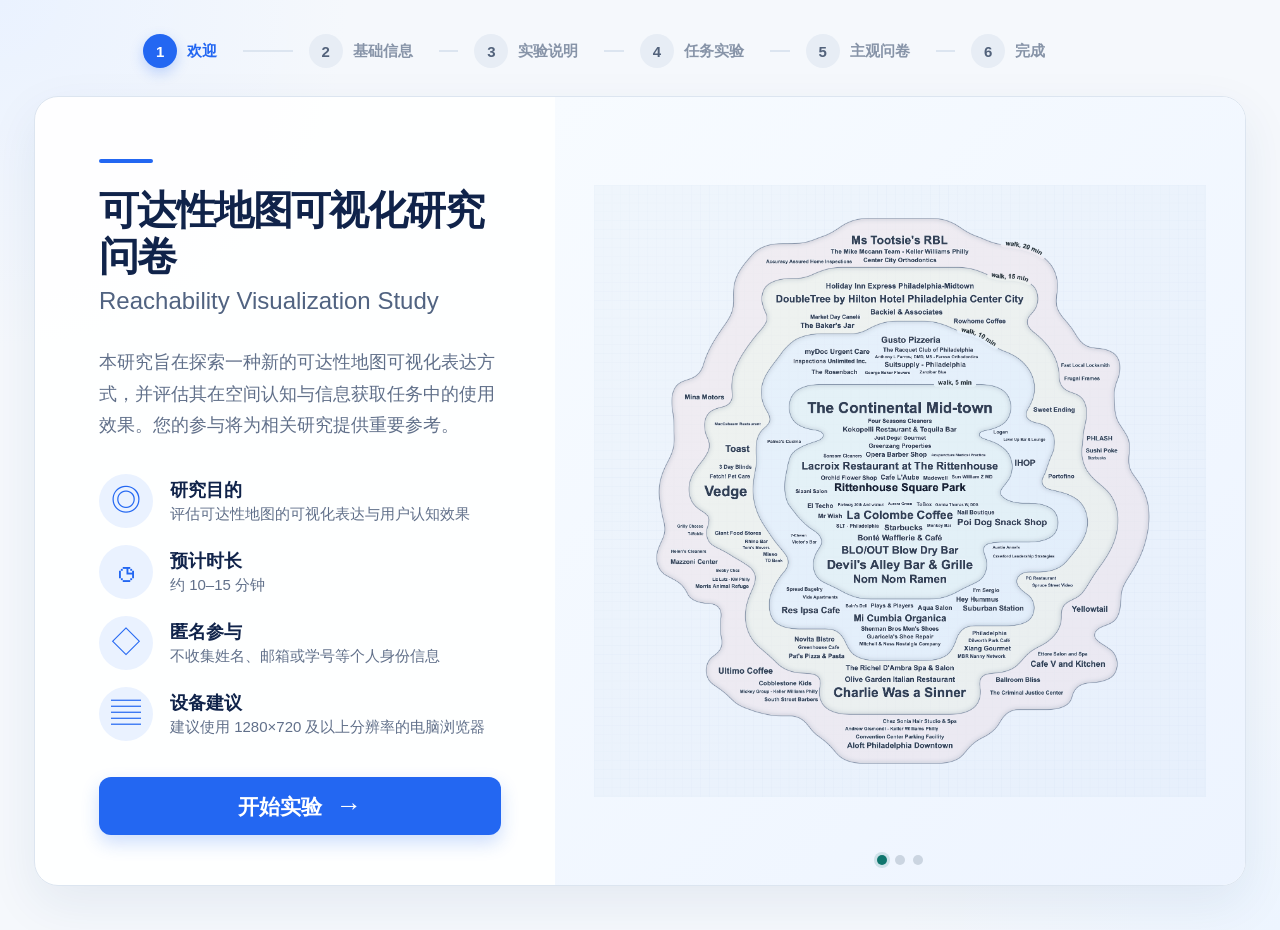
==== experiment.html @ 61e10e85 "release: freeze questionnaire v1.0.0" ====
<!doctype html>
<html lang="zh-CN">
  <head>
    <meta charset="utf-8" />
    <meta name="viewport" content="width=device-width, initial-scale=1" />
  <link rel="icon" href="data:," />
    <title>可达性地图可视化研究问卷</title>
  <link rel="stylesheet" href="assets/experiment.css" />
  <link rel="stylesheet" href="assets/questionnaire-step13.css?v=questionnaire-v1.0.0" />
    <link rel="stylesheet" href="assets/background.css" />
    <link rel="stylesheet" href="assets/tutorial.css" />
    <link rel="stylesheet" href="assets/task-t1.css" />
    <link rel="stylesheet" href="assets/task-t1-direct.css" />
    <link rel="stylesheet" href="assets/task-ui-consistency.css" />
    <link rel="stylesheet" href="assets/previs.css" />
    <link rel="stylesheet" href="assets/questionnaire-acceptance.css" />
    <link rel="stylesheet" href="assets/questionnaire-step13c.css?v=questionnaire-v1.0.0" />
    <link rel="stylesheet" href="assets/questionnaire-step13c7.css?v=questionnaire-v1.0.0" />
  </head>
  <body>
    <main class="experiment-shell" id="app">
      <nav class="experiment-progress" aria-label="实验进度"><ol>
        <li class="active" aria-current="step"><span>1</span><b>欢迎</b></li><li><span>2</span><b>基础信息</b></li><li><span>3</span><b>实验说明</b></li><li><span>4</span><b>任务实验</b></li><li><span>5</span><b>主观问卷</b></li><li><span>6</span><b>完成</b></li>
      </ol></nav>
      <section id="welcome" class="welcome-card" aria-labelledby="welcome-title">
        <div class="welcome-copy"><div class="eyebrow" aria-hidden="true"></div><header><h1 id="welcome-title">可达性地图可视化研究问卷</h1><p class="subtitle">Reachability Visualization Study</p><p class="intro">本研究旨在探索一种新的可达性地图可视化表达方式，并评估其在空间认知与信息获取任务中的使用效果。您的参与将为相关研究提供重要参考。</p></header>
          <div class="welcome-features">
            <article><span class="feature-icon" aria-hidden="true">◎</span><div><h2>研究目的</h2><p>评估可达性地图的可视化表达与用户认知效果</p></div></article>
            <article><span class="feature-icon" aria-hidden="true">◷</span><div><h2>预计时长</h2><p>约 10–15 分钟</p></div></article>
            <article><span class="feature-icon" aria-hidden="true">◇</span><div><h2>匿名参与</h2><p>不收集姓名、邮箱或学号等个人身份信息</p></div></article>
            <article><span class="feature-icon" aria-hidden="true">▤</span><div><h2>设备建议</h2><p>建议使用 1280×720 及以上分辨率的电脑浏览器</p></div></article>
          </div>
          <button class="primary-action" data-next="background" type="button">开始实验 <span aria-hidden="true">→</span></button>
        </div>
        <figure class="welcome-preview welcome-carousel" aria-label="可达性地图示意轮播">
          <img id="welcome-carousel-image" src="assets/welcome/v2/welcome-01-mono.png?v=rittenhouse-formal-v1" alt="Rittenhouse Square Park 单色标签云" />
          <div class="welcome-carousel-dots" role="tablist" aria-label="示意图切换">
            <button type="button" class="is-active" data-welcome-slide="0" aria-label="单色示意图"></button>
            <button type="button" data-welcome-slide="1" aria-label="分级设色示意图"></button>
            <button type="button" data-welcome-slide="2" aria-label="按类型设色示意图"></button>
          </div>
          <figcaption class="sr-only">非正式示意图，仅用于介绍可达性地图视觉形式，不属于正式实验刺激。</figcaption>
        </figure>
      </section>
      <section id="background" class="background-page hidden" aria-labelledby="background-title">
        <header class="compact-header"><button class="back-icon" data-next="welcome" type="button" aria-label="返回欢迎页">←</button><strong>可达性地图可视化研究问卷</strong><span class="anonymous-pill">◷ 匿名参与</span></header>
        <div class="background-card"><aside class="background-preview"><div class="preview-heading"><span class="feature-icon" aria-hidden="true">♙</span><div><h1>基础信息</h1><p>以下信息仅用于描述参与者群体，不收集个人身份信息。</p></div></div><img src="assets/welcome/v2/welcome-01-mono.png?v=rittenhouse-formal-v1" alt="Rittenhouse Square Park 单色标签云" /><div class="background-meta"><span><b>◇</b><strong>匿名参与</strong><small>不收集个人信息</small></span><span><b>◷</b><strong>约 10–15 分钟</strong><small>预计时长</small></span><span><b>▤</b><strong>建议使用</strong><small>1280×720 及以上分辨率的电脑浏览器</small></span></div></aside>
          <div class="background-form"><span class="step-kicker">Step 2 / 6</span><h1 id="background-title">基础信息</h1><p class="form-intro">以下信息仅用于描述参与者群体，不收集个人身份信息。</p><form id="background-form" novalidate>
            <div class="background-field"><label for="education-level"><b>1. 当前/最高教育阶段</b><small>请选择最符合您情况的选项。</small></label><select id="education-level" data-field="education_level" aria-describedby="education-level-error" required><option value="" selected disabled>请选择</option><option value="undergraduate_or_below">本科在读或以下</option><option value="undergraduate">本科毕业</option><option value="master">硕士在读</option><option value="master_graduated">硕士毕业</option><option value="doctorate_or_above">博士在读或以上</option><option value="other">其他 / 不愿回答</option></select><em id="education-level-error" class="field-error"></em></div>
            <div class="background-field"><label for="discipline-group"><b>2. 主要专业领域</b><small>请选择最接近您专业背景的领域。</small></label><select id="discipline-group" data-field="discipline_group" aria-describedby="discipline-group-error" required><option value="" selected disabled>请选择</option><option value="geo_gis_mapping">地理 / 地图 / GIS / 测绘</option><option value="planning_architecture_landscape">城乡规划 / 建筑 / 景观 / 交通</option><option value="computer_data">计算机 / 数据科学 / 信息技术</option><option value="design">设计 / 视觉传达 / 数字媒体</option><option value="social_humanities">社会科学 / 管理 / 人文</option><option value="natural_engineering">自然科学 / 其他工程领域</option><option value="other">其他 / 跨学科</option></select><em id="discipline-group-error" class="field-error"></em></div>
            <div class="background-field"><label for="gis-experience"><b>3. GIS / 地图学相关经验</b><small>请选择您的相关经验水平。</small></label><select id="gis-experience" data-field="gis_experience" aria-describedby="gis-experience-error" required><option value="" selected disabled>请选择</option><option value="none">无</option><option value="concepts">仅了解概念</option><option value="course_or_project">有课程或少量使用经验</option><option value="frequent_project">经常使用 / 有项目经验</option><option value="professional">专业或研究级经验</option></select><em id="gis-experience-error" class="field-error"></em></div>
            <div class="background-field"><label for="visualization-experience"><b>4. 数据可视化相关经验</b><small>请选择您的相关经验水平。</small></label><select id="visualization-experience" data-field="visualization_experience" aria-describedby="visualization-experience-error" required><option value="" selected disabled>请选择</option><option value="none">无</option><option value="concepts">仅了解概念</option><option value="course_or_project">有课程或少量制作经验</option><option value="frequent_project">经常制作 / 有项目经验</option><option value="professional">专业或研究级经验</option></select><em id="visualization-experience-error" class="field-error"></em></div>
            <div class="background-actions"><button class="secondary-action" data-next="welcome" type="button">← 上一步</button><button class="primary-action compact" id="background-continue" type="submit">继续 <span aria-hidden="true">→</span></button></div>
          </form></div>
        </div>
      </section>
      <section id="tutorial" class="tutorial-page hidden" aria-labelledby="tutorial-title"><header class="compact-header"><button class="back-icon" data-next="background" type="button" aria-label="返回基础信息">←</button><strong>可达性地图可视化研究问卷</strong><span class="anonymous-pill">Step 3 / 6</span></header><div class="tutorial-card"><aside class="tutorial-preview instruction-map"><img src="assets/welcome/v2/welcome-02-time.png?v=rittenhouse-formal-v1" alt="Rittenhouse Square Park 步行时间分级标签云" /><div class="instruction-badge">① 中心位置<br><small>本次探索的出发位置</small></div></aside><div class="tutorial-content"><span class="step-kicker">Step 3 / 6</span><h1 id="tutorial-title">实验说明</h1><p class="form-intro">正式任务开始前，请先了解如何阅读可达性地图以及如何完成任务。</p><div class="explanation-list"><article><span>①</span><div><h2>中心位置</h2><p>地图中心表示本次探索的出发位置。</p></div></article><article><span>②</span><div><h2>步行时间圈层</h2><p>由内向外表示更长的步行时间。</p></div></article><article><span>③</span><div><h2>地点标签</h2><p>每个文字代表一个地点。</p></div></article><article><span>④</span><div><h2>字号与评论数量</h2><p>字号越大表示 Yelp 评论数越多。</p></div></article><article><span>⑤</span><div><h2>正式任务与交互</h2><p>进入任务后，请根据右侧问题点击地图中的地点标签作答。</p></div></article></div><div class="tutorial-actions"><button class="secondary-action" data-next="background" type="button">← 上一步</button><button class="primary-action compact" data-next="part-a" type="button">我已了解，开始正式任务 <span aria-hidden="true">→</span></button></div></div></div></section>
      <section id="part-a" class="experiment hidden"><div class="visual"><svg id="stimulus" viewBox="0 0 1000 800" role="img" aria-label="固定可达性地图"></svg><div id="stimulus-legend-overlay" class="stimulus-legend-overlay" aria-hidden="true"></div><div id="stimulus-mask" class="stimulus-mask"><div id="mask-message">正在准备任务…</div><div id="countdown" class="countdown-display" aria-live="assertive"></div></div></div><aside class="tasks"><div class="task-kicker">Task 1 / 5</div><p id="task-prompt" class="task-prompt">正在生成正式题目…</p><div id="task-status" class="task-status">正在准备可视化…</div><div id="task-content"></div><button id="ready" class="primary-action task-action" disabled type="button">准备开始 <span aria-hidden="true">→</span></button></aside></section>
      <section id="previs" class="previs-page hidden" aria-labelledby="previs-title"><header class="compact-header"><strong>可达性地图可视化研究问卷</strong><span class="anonymous-pill">Step 5 / 6</span></header><div class="previs-card"><aside class="previs-reference"><img id="previs-reference-image" src="assets/welcome/v2/welcome-02-time.png?v=rittenhouse-formal-v1" alt="步行时间设色参考图"/><div class="previs-reference-actions"><button type="button" data-previs-image="time" aria-pressed="true">时间设色</button><button type="button" data-previs-image="category" aria-pressed="false">类别设色</button></div></aside><div class="previs-content"><h1 id="previs-title">主观评价 1 / 3：易理解性</h1><p class="form-intro">请根据刚才完成任务时的实际体验作答。</p><div id="previs-form"></div><div class="previs-actions"><button id="previs-previous" class="secondary-action" type="button">上一组</button><button id="previs-next" class="primary-action compact" type="button">下一组 →</button><button id="previs-submit" class="primary-action compact hidden" type="button">提交问卷 →</button></div></div></div></section>
      <section id="completion" class="screen hidden"><span class="step-kicker">Step 6 / 6</span><h1>感谢参与</h1><p>本次实验已完成。感谢您对本研究的支持。</p><p>✓ 已完成全部任务<br />✓ 已完成主观问卷</p><button id="download-results" class="primary-action compact" type="button">下载实验结果.xlsx</button><p id="export-status" class="form-intro" aria-live="polite"></p></section>
    </main>
    <script src="assets/questionnaire-content.js?v=freeze-v1"></script>
    <script src="assets/frozen-stimulus-controller.js?v=questionnaire-v1.0.0"></script>
    <script src="assets/vendor/xlsx-js-style.min.js?v=1.2.0"></script>
    <script src="assets/vendor/jszip.min.js?v=3.10.1"></script>
    <script src="assets/survey-xlsx-export.js?v=questionnaire-v1.0.0"></script>
    <script src="assets/formal-task-generator-v4.js?v=questionnaire-v1.0.0"></script>
    <script src="assets/experiment.js?v=questionnaire-v1.0.0"></script>
  </body>
</html>
---- assets/experiment.css ----
:root{--page-bg:#f5f8fc;--surface:#fff;--surface-soft:#f8fbff;--text-primary:#10234a;--text-secondary:#61708a;--text-muted:#8794a8;--primary:#2367f2;--primary-hover:#1557e8;--primary-soft:#eaf2ff;--border:#dce5f0;--border-soft:#edf2f8;--radius-lg:24px;--radius-md:16px;--radius-sm:10px;--shadow-card:0 18px 50px rgba(30,64,120,.08);font-family:Inter,"PingFang SC","Microsoft YaHei","Noto Sans CJK SC",sans-serif;color:var(--text-primary);background:var(--page-bg)}*{box-sizing:border-box}body{margin:0;min-width:320px;background:radial-gradient(circle at 0 0,#eaf2ff 0,transparent 22%),radial-gradient(circle at 100% 100%,#edf5ff 0,transparent 24%),var(--page-bg)}button,select{font:inherit}.experiment-shell{max-width:1440px;margin:0 auto;padding:34px 34px 44px}.experiment-progress{padding:0 9%;margin-bottom:28px}.experiment-progress ol{display:flex;list-style:none;padding:0;margin:0;align-items:center;justify-content:space-between}.experiment-progress li{display:flex;align-items:center;gap:10px;color:#8794a8;font-size:15px;font-weight:600;white-space:nowrap;flex:1}.experiment-progress li:not(:last-child):after{content:"";height:2px;background:var(--border);flex:1;margin:0 16px}.experiment-progress li.active{color:var(--primary)}.experiment-progress li span{display:grid;place-items:center;width:34px;height:34px;border-radius:50%;background:#e7edf5;color:#52627b;font-weight:700}.experiment-progress li.active span{background:var(--primary);color:#fff;box-shadow:0 5px 13px #2367f240}.welcome-card{display:grid;grid-template-columns:43fr 57fr;min-height:700px;background:rgba(255,255,255,.94);border:1px solid var(--border);border-radius:var(--radius-lg);box-shadow:var(--shadow-card);overflow:hidden}.welcome-copy{padding:62px 54px 50px 64px;display:flex;flex-direction:column}.eyebrow{width:54px;height:4px;border-radius:5px;background:var(--primary);margin-bottom:24px}.welcome-copy h1{font-size:clamp(32px,3.1vw,48px);line-height:1.16;letter-spacing:-.04em;margin:0 0 8px}.subtitle{font-size:24px;color:#516381;margin:0 0 32px}.intro{font-size:18px;line-height:1.75;color:var(--text-secondary);max-width:570px;margin:0}.welcome-features{display:grid;gap:17px;margin:32px 0 36px}.welcome-features article{display:flex;align-items:center;gap:17px}.feature-icon{display:grid;place-items:center;flex:0 0 54px;width:54px;height:54px;border-radius:50%;background:var(--primary-soft);color:var(--primary);font-size:30px;font-weight:500}.welcome-features h2{font-size:18px;margin:0 0 3px}.welcome-features p{margin:0;color:var(--text-secondary);font-size:15px}.primary-action{min-height:58px;width:min(100%,480px);border:0;border-radius:12px;background:var(--primary);color:#fff;font-size:21px;font-weight:700;cursor:pointer;box-shadow:0 8px 18px #2367f238;transition:background .16s ease,transform .16s ease,box-shadow .16s ease}.primary-action:hover{background:var(--primary-hover);transform:translateY(-1px);box-shadow:0 10px 22px #2367f34a}.primary-action:focus-visible{outline:4px solid #2367f255;outline-offset:3px}.primary-action span{margin-left:8px;font-size:26px}.compact{width:240px;margin-top:24px;font-size:17px}.welcome-preview{margin:0;min-height:100%;display:grid;place-items:center;background:linear-gradient(135deg,#f7fbff,#edf4ff);padding:20px}.welcome-preview img{width:100%;height:100%;max-height:680px;object-fit:contain;border-radius:18px;mix-blend-mode:multiply}.screen{max-width:720px;margin:8vh auto;padding:40px;background:var(--surface);border:1px solid var(--border);border-radius:var(--radius-lg);box-shadow:var(--shadow-card)}.screen h1{margin-top:0}.screen label{display:grid;gap:7px;margin:18px 0;color:var(--text-secondary)}.screen select{padding:11px;border:1px solid var(--border);border-radius:var(--radius-sm);color:var(--text-primary);background:#fff}.experiment{display:grid;grid-template-columns:minmax(0,65fr) minmax(300px,35fr);height:calc(100vh - 36px);gap:18px}.visual{display:grid;place-items:center;background:#fff;border:1px solid var(--border);border-radius:var(--radius-md);overflow:hidden}.visual svg{width:100%;height:auto;max-height:calc(100vh - 36px)}.tasks{background:#fff;border:1px solid var(--border);border-radius:var(--radius-md);padding:24px}.hidden{display:none!important}.sr-only{position:absolute;width:1px;height:1px;padding:0;margin:-1px;overflow:hidden;clip:rect(0,0,0,0);white-space:nowrap;border:0}@media(max-width:1279px),(max-height:719px){.experiment-shell{padding:24px}.welcome-card{min-height:0}.welcome-copy{padding:42px}.welcome-preview{min-height:420px}.experiment-progress{padding:0}.experiment-progress li b{font-size:13px}.experiment{display:none}body:after{content:"当前浏览器显示区域较小，可能影响实验体验。请最大化浏览器窗口，或使用电脑完成实验。";display:block;position:fixed;inset:auto 20px 20px;padding:15px 18px;border:1px solid #f3d27a;border-radius:12px;background:#fff8df;color:#735b12;font-weight:600;box-shadow:0 8px 25px #17203318}}@media(max-width:850px){.welcome-card{grid-template-columns:1fr}.welcome-preview{order:-1;min-height:300px}.welcome-copy{padding:36px 30px}.experiment-progress li:not(:last-child):after{margin:0 6px}.experiment-progress li b{display:none}}
---- assets/questionnaire-step13.css ----
.welcome-carousel{position:relative}
.welcome-carousel img{transition:opacity .22s ease,filter .22s ease;pointer-events:none}
.welcome-carousel-dots{position:absolute;left:0;right:0;bottom:20px;display:flex;justify-content:center;gap:8px}
.welcome-carousel-dots button{width:10px;height:10px;min-height:10px;padding:0;border:0;border-radius:50%;background:#cbd5e1;cursor:pointer}
.welcome-carousel-dots button.is-active{background:#0f766e;box-shadow:0 0 0 3px #0f766e26}
.visual svg .poi-label{cursor:pointer;transition:opacity .15s ease,filter .15s ease}
.visual svg .poi-label.is-answering:hover{filter:brightness(.9)}
.visual svg .poi-label.is-selected{filter:drop-shadow(0 0 5px #0f766e99)}
.experiment{grid-template-columns:minmax(0,1fr) 360px;height:auto;min-height:calc(100vh - 36px);align-items:start;padding:12px 18px 24px;gap:18px}
.visual{position:relative;min-width:0;padding:10px;overflow:visible;align-items:start}
.visual>svg{display:block;width:100%;height:auto;max-width:none;max-height:none;preserve-aspect-ratio:xMidYMid meet}
.tasks{width:360px;min-width:360px;max-width:360px;position:sticky;top:16px;align-self:start}
.stimulus-legend-overlay{position:absolute;right:18px;bottom:18px;width:340px;z-index:6;pointer-events:none;background:#fff;box-shadow:0 8px 24px #17203320;border-radius:8px}
.stimulus-legend-overlay svg{display:block;width:100%;height:auto}
.stimulus-legend-overlay:empty{display:none}
@media(max-width:1279px),(max-height:719px){.experiment{display:none}}
---- assets/background.css ----
.compact-header{display:flex;align-items:center;gap:16px;margin:0 0 20px;padding:0 4px;color:var(--text-primary)}
.experiment-progress li.complete span{background:var(--primary);color:#fff}.experiment-progress li.complete b{color:var(--primary)}
.compact-header strong{font-size:22px}.back-icon{display:grid;place-items:center;width:38px;height:38px;border:0;border-radius:50%;background:var(--primary-soft);color:var(--primary);font-size:23px;cursor:pointer}.anonymous-pill{margin-left:auto;padding:9px 16px;border:1px solid var(--border);border-radius:999px;background:#fff;color:var(--text-secondary);font-size:14px}
.background-page{min-height:calc(100vh - 78px)}.background-card{display:grid;grid-template-columns:55fr 45fr;min-height:720px;background:rgba(255,255,255,.94);border:1px solid var(--border);border-radius:var(--radius-lg);box-shadow:var(--shadow-card);overflow:hidden}.background-preview{padding:32px 28px 24px;background:linear-gradient(145deg,#f6fbff,#eef6ff);display:flex;flex-direction:column}.preview-heading{display:flex;align-items:center;gap:16px}.preview-heading h1{font-size:28px;margin:0 0 5px}.preview-heading p{margin:0;color:var(--text-secondary);font-size:14px}.background-preview>img{width:100%;flex:1;min-height:390px;object-fit:contain;mix-blend-mode:multiply;margin:8px 0}.background-meta{display:grid;grid-template-columns:repeat(3,1fr);gap:10px;border-top:1px solid #dce8f5;padding-top:18px}.background-meta span{display:grid;justify-items:center;text-align:center;gap:4px;padding:0 8px;border-right:1px solid #dce8f5}.background-meta span:last-child{border-right:0}.background-meta b{display:grid;place-items:center;width:40px;height:40px;border-radius:50%;background:var(--primary-soft);color:var(--primary);font-size:21px}.background-meta strong{font-size:13px}.background-meta small{color:var(--text-secondary);font-size:11px;line-height:1.4}.background-form{padding:42px 48px;background:#fff}.step-kicker{color:var(--primary);font-size:14px;font-weight:700}.background-form>h1{font-size:30px;margin:7px 0 5px}.form-intro{color:var(--text-secondary);margin:0 0 25px}.background-field{margin:0 0 20px}.background-field label{display:grid;gap:5px;margin-bottom:8px}.background-field label b{font-size:17px}.background-field label small{color:var(--text-secondary);font-size:13px}.background-field select{width:100%;height:46px;padding:0 14px;border:1px solid var(--border);border-radius:var(--radius-sm);background:#fff;color:var(--text-primary);font-size:14px}.background-field select:focus{outline:3px solid #2367f233;border-color:var(--primary)}.background-field select:invalid{color:var(--text-muted)}.field-error{display:block;min-height:16px;color:#c2413d;font-size:12px;font-style:normal;margin-top:4px}.background-actions{display:flex;align-items:center;justify-content:space-between;border-top:1px solid var(--border-soft);padding-top:20px;margin-top:6px}.secondary-action{min-height:48px;border:0;border-radius:10px;background:#f1f5fa;color:var(--text-secondary);padding:0 18px;font-weight:700;cursor:pointer}.background-actions .primary-action.compact:disabled{background:#dbe4f0;color:#8a98aa;box-shadow:none;cursor:not-allowed;transform:none}.background-actions .primary-action.compact{width:142px;min-height:48px;font-size:16px}
@media(max-width:1279px),(max-height:719px){.background-card{min-height:0}.background-form{padding:32px}.background-preview{padding:26px 22px}.background-preview>img{min-height:260px}.background-page:after{content:"当前浏览器显示区域较小，可能影响实验体验。请最大化浏览器窗口，或使用电脑完成实验。";display:block;position:fixed;inset:auto 20px 20px;padding:15px 18px;border:1px solid #f3d27a;border-radius:12px;background:#fff8df;color:#735b12;font-weight:600;box-shadow:0 8px 25px #17203318}}
@media(max-width:850px){.background-card{grid-template-columns:1fr}.background-preview>img{min-height:240px;max-height:300px}.background-meta{margin-top:8px}.background-form{padding:28px 24px}.compact-header strong{font-size:18px}.anonymous-pill{font-size:12px;padding:7px 10px}}
---- assets/tutorial.css ----
.tutorial-page{min-height:calc(100vh - 78px)}.tutorial-card{display:grid;grid-template-columns:55fr 45fr;min-height:720px;background:rgba(255,255,255,.95);border:1px solid var(--border);border-radius:var(--radius-lg);box-shadow:var(--shadow-card);overflow:hidden}.tutorial-preview{margin:0;padding:24px;background:linear-gradient(145deg,#f6fbff,#eef6ff);display:grid;place-items:center}.tutorial-preview img{width:100%;height:100%;object-fit:contain;mix-blend-mode:multiply}.tutorial-content{padding:42px 48px;background:#fff}.tutorial-content>h1{font-size:36px;margin:8px 0 6px}.explanation-list{display:grid;gap:12px;margin-top:24px}.explanation-list article,.timing-note{display:flex;gap:15px;align-items:flex-start;padding:16px;border:1px solid var(--border-soft);border-radius:14px;background:#fff}.explanation-list article>span,.timing-note>span{display:grid;place-items:center;flex:0 0 42px;width:42px;height:42px;border-radius:50%;background:var(--primary-soft);color:var(--primary);font-size:22px}.explanation-list h2,.timing-note h2{font-size:16px;margin:0 0 4px}.explanation-list p,.timing-note p{font-size:13px;line-height:1.55;color:var(--text-secondary);margin:0}.timing-note{margin-top:14px;background:#eef6ff;border-color:#e1ecff}.tutorial-actions{display:flex;justify-content:space-between;align-items:center;border-top:1px solid var(--border-soft);margin-top:18px;padding-top:18px}.tutorial-actions .compact{width:auto;padding:0 24px;font-size:16px}.tutorial-actions .secondary-action{min-height:48px}@media(max-width:1279px),(max-height:719px){.tutorial-card{min-height:0}.tutorial-content{padding:32px}.tutorial-preview{min-height:420px}.tutorial-page:after{content:"当前浏览器显示区域较小，可能影响实验体验。请最大化浏览器窗口，或使用电脑完成实验。";display:block;position:fixed;inset:auto 20px 20px;padding:15px 18px;border:1px solid #f3d27a;border-radius:12px;background:#fff8df;color:#735b12;font-weight:600;box-shadow:0 8px 25px #17203318}}@media(max-width:850px){.tutorial-card{grid-template-columns:1fr}.tutorial-preview{min-height:260px}.tutorial-content{padding:28px 24px}.tutorial-actions{gap:12px;align-items:stretch;flex-direction:column}.tutorial-actions .primary-action,.tutorial-actions .secondary-action{width:100%}}
---- assets/task-t1.css ----
.experiment{position:relative;grid-template-columns:minmax(0,65fr) minmax(340px,35fr);height:calc(100vh - 36px);min-height:620px}.visual{position:relative;min-width:0}.visual svg{display:block;user-select:none}.stimulus-mask{position:absolute;inset:0;z-index:20;display:grid;place-items:center;background:linear-gradient(135deg,rgba(247,251,255,.82),rgba(235,244,255,.78));backdrop-filter:blur(25px) saturate(.68);-webkit-backdrop-filter:blur(25px) saturate(.68);border:1px solid rgba(255,255,255,.72);transition:opacity .16s ease,visibility .16s ease}.stimulus-mask.is-revealing{opacity:0;visibility:hidden;pointer-events:none}.stimulus-mask #mask-message{color:var(--text-secondary);font-weight:700;font-size:18px}.countdown-display{position:absolute;font-size:clamp(80px,9vw,132px);font-weight:760;color:var(--primary);letter-spacing:-.04em;text-shadow:0 10px 32px rgba(35,103,242,.18)}.tasks{padding:32px;overflow:auto}.tasks h1{margin:8px 0 18px;font-size:30px;letter-spacing:-.03em}.task-kicker{color:var(--primary);font-weight:800}.task-prompt{font-size:20px;line-height:1.55;margin:0 0 22px}.task-status{padding:13px 15px;border-radius:12px;background:var(--primary-soft);color:var(--text-secondary);font-weight:700;margin-bottom:22px}.task-status.is-searching{color:var(--primary)}.task-status.is-error{background:#fff4f3;color:#c2413c}.task-action{width:100%;margin-top:22px;font-size:18px}.task-action:disabled{opacity:.55;cursor:not-allowed;transform:none}.answer-help{color:var(--text-secondary);line-height:1.6}.answer-slots{display:grid;gap:10px;margin:18px 0}.answer-slot{display:flex;align-items:center;gap:10px;padding:12px 13px;border:1px solid var(--border);border-radius:11px;background:#fbfdff}.answer-slot input{min-width:0;flex:1;border:0;background:transparent;color:var(--text-primary);font:inherit;font-weight:700;outline:0}.slot-number{color:var(--text-muted);font-weight:700}.slot-remove,.clear-answers{border:0;background:transparent;color:var(--primary);cursor:pointer;font-weight:700}.clear-answers{padding:5px 0}.submit-answer{width:100%;margin-top:18px}.poi{cursor:default;transition:filter .12s ease}.poi.is-answering{cursor:pointer}.poi.is-answering:hover{filter:drop-shadow(0 0 5px rgba(35,103,242,.42))}.poi.is-selected{paint-order:stroke;stroke:#fff;stroke-width:5px;stroke-linejoin:round;filter:drop-shadow(0 2px 4px rgba(35,103,242,.32))}@media(max-width:1279px),(max-height:719px){.experiment{display:none}}
---- assets/task-t1-direct.css ----
.operation-tip{padding:13px 15px;border-radius:12px;background:var(--primary-soft);color:var(--text-secondary);line-height:1.55;font-size:14px}.active-hint{position:absolute;z-index:5;top:18px;left:18px;padding:8px 12px;border-radius:999px;background:rgba(255,255,255,.9);color:var(--primary);font-size:13px;font-weight:700;opacity:0;transition:opacity .16s ease;pointer-events:none}.experiment:has(.stimulus-mask.is-revealing) .active-hint{opacity:1}
---- assets/task-ui-consistency.css ----
.target-options{border:0;padding:0;margin:16px 0 0;min-inline-size:0}.target-options legend{padding:0;margin-bottom:10px;font-size:15px;font-weight:700;color:var(--text-primary)}.target-options label{display:inline-flex;align-items:center;gap:9px;min-height:48px;padding:0 14px;margin:0 8px 8px 0;border:1px solid var(--border);border-radius:12px;background:#fff;color:var(--text-primary);font-size:15px;cursor:pointer;transition:border-color .12s ease,background .12s ease}.target-options label:hover{border-color:#9db7ef;background:#f7faff}.target-options input{accent-color:var(--primary)}.target-options label:has(input:checked){border-color:var(--primary);background:#eef4ff}.target-options label:has(input:focus-visible){outline:2px solid #2f6df63d;outline-offset:2px}.task-ring-block{margin-top:16px}.experiment:has(.stimulus-mask.is-revealing) #ready{display:none}.tasks #task-content{min-height:48px}.tasks .submit-answer{min-height:48px;border-radius:12px}.tasks .operation-tip{margin-bottom:16px}.tasks .operation-tip b{display:block;margin-bottom:4px;color:var(--text-primary)}
.experiment.task-submitted #ready{display:inline-block}
.experiment.task-submitted:has(.stimulus-mask.is-revealing) #ready{display:inline-block!important}
---- assets/previs.css ----
.previs-page{max-width:1120px;margin:0 auto}.previs-card{background:#fff;border:1px solid var(--border);border-radius:24px;padding:34px;box-shadow:var(--shadow-card)}.previs-card h1{margin:0 0 8px;font-size:34px}.likert-legend{padding:12px 16px;border-radius:10px;background:var(--primary-soft);color:var(--text-secondary);font-weight:700}.previs-group{margin:24px 0;padding:20px;border:1px solid var(--border-soft);border-radius:16px}.previs-group h2{margin:0 0 16px}.previs-group fieldset{border:0;border-top:1px solid var(--border-soft);padding:18px 0 0;margin:16px 0}.previs-group legend{font-weight:700;line-height:1.5}.likert-row{display:grid;grid-template-columns:repeat(7,1fr);gap:8px;margin-top:14px}.likert-row label{display:grid;place-items:center;gap:5px;padding:10px 4px;border:1px solid var(--border);border-radius:10px;color:var(--text-secondary);cursor:pointer}.likert-row input{accent-color:var(--primary)}.likert-row small{font-size:11px;text-align:center}.previs-card .compact{display:block;margin-left:auto}@media(max-width:700px){.previs-card{padding:20px}.likert-row{gap:3px}.likert-row small{display:none}}
---- assets/questionnaire-acceptance.css ----
.viewport-gate{display:none;position:fixed;inset:0;z-index:1000;place-items:center;background:rgba(245,248,252,.86);backdrop-filter:blur(8px);padding:24px;text-align:center}.viewport-gate.is-visible{display:grid}.viewport-gate>div{max-width:480px;padding:28px;border:1px solid #dce5f0;border-radius:16px;background:#fff;box-shadow:0 18px 50px rgba(30,64,120,.12)}.viewport-gate strong{font-size:20px}.viewport-gate p{color:#61708a;line-height:1.6}.dev-panel{position:fixed;right:12px;bottom:12px;z-index:1200;margin:0;padding:10px 12px;border-radius:8px;background:#10234a;color:#dbeafe;font:11px/1.45 ui-monospace,monospace;pointer-events:none}
---- assets/questionnaire-step13c.css ----
/* Step 13C.1: map-first readability layout for the formal questionnaire only. */
.experiment {
  position: relative;
  display: grid;
  grid-template-columns: minmax(0, 1fr) 360px !important;
  width: 100%;
  height: auto !important;
  min-height: calc(100vh - 36px);
  align-items: start;
  gap: 18px;
  padding: 12px 18px 24px;
}

.visual {
  position: relative;
  min-width: 0;
  padding: 10px;
  overflow: visible;
  align-items: start;
}

.visual > svg {
  display: block;
  width: max(100%, 950px);
  height: auto;
  max-width: none;
  max-height: none !important;
}

.tasks {
  width: 360px;
  min-width: 360px;
  max-width: 360px;
  position: sticky;
  top: 16px;
  align-self: start;
}

.stimulus-legend-overlay {
  position: absolute;
  right: 18px;
  bottom: 18px;
  width: 340px;
  z-index: 6;
  pointer-events: none;
  background: #fff;
  box-shadow: 0 8px 24px #17203320;
  border-radius: 8px;
}

.stimulus-legend-overlay svg {
  display: block;
  width: 100%;
  height: auto;
}

.stimulus-legend-overlay:empty { display: none; }

@media (max-width: 1279px), (max-height: 719px) {
  .experiment { display: none; }
}

/* Step 13C.2: keep the formal map inside its card and dock the frozen legend below it. */
.visual{display:flex;flex-direction:column;align-items:stretch;overflow:hidden}
.visual>svg{width:100%;max-width:100%;height:auto;max-height:none!important;flex:0 0 auto}
.stimulus-legend-overlay{position:static;order:2;width:100%;margin-top:8px;padding:10px 14px 14px;border-top:1px solid var(--border-soft);border-radius:0;box-shadow:none;background:#fff;display:flex;justify-content:flex-end}
.stimulus-legend-overlay svg{width:min(100%,420px);height:auto;display:block}
.stimulus-legend-overlay svg{width:300px;max-width:100%}
.instruction-lines{position:absolute;inset:0;width:100%;height:100%;pointer-events:none;z-index:2}
.instruction-lines path{fill:none;stroke:#2f6fed;stroke-width:2;vector-effect:non-scaling-stroke}
.instruction-lines circle{fill:#2f6fed}
.instruction-map .instruction-badge{z-index:3}
.instruction-map .callout-2{left:auto;right:12px;top:18px;bottom:auto}.instruction-map .callout-3{left:12px;top:42%;bottom:auto}.instruction-map .callout-4{left:auto;right:12px;top:46%;bottom:auto}.instruction-map .callout-5{left:auto;right:12px;bottom:18px}
.visual>#stimulus-legend-overlay{display:none}
.task-legend{margin:12px 0;padding:10px 12px;background:#f8fafd;border:1px solid #dee6f2;border-radius:12px;overflow:hidden;display:flex;justify-content:center;min-height:0}
.task-legend{display:none;width:100%;max-width:320px;padding:10px 12px;margin:12px 0}
.task-legend[hidden]{display:none!important}
.task-legend.has-content{display:block}
.task-legend h3{margin:0 0 6px;color:var(--text-primary);font-size:12px;line-height:1.35;font-weight:800}
.legend-size-section{padding-bottom:8px;border-bottom:1px solid var(--border-soft)}
.legend-size-samples{display:grid;grid-template-columns:1fr 1fr;align-items:end;gap:8px}
.legend-size-item{display:flex;flex-direction:column;align-items:flex-start;gap:1px;min-width:0}
.legend-size-item:last-child{align-items:flex-end}
.legend-poi-sample{color:#263238;font-weight:800;line-height:1}
.legend-review-count{color:var(--text-secondary);font-size:11px;font-weight:700;white-space:nowrap}
.legend-color-section{padding-top:8px}
.legend-color-items{display:grid;grid-template-columns:1fr 1fr;gap:5px 10px}
.legend-color-item{display:grid;grid-template-columns:10px minmax(0,1fr) auto;align-items:start;gap:5px;min-width:0;color:var(--text-secondary);font-size:11px;font-weight:700;line-height:1.25}
.legend-swatch{width:9px;height:9px;margin-top:2px;border-radius:2px}
.legend-color-label{overflow-wrap:anywhere}
.legend-category-count{color:var(--text-muted);font-variant-numeric:tabular-nums}
.task-legend:empty{display:none}
.instruction-map{position:relative;overflow:hidden}
.instruction-map img{width:100%;height:auto;object-fit:contain}
.instruction-badge{position:absolute;left:18px;bottom:18px;padding:10px 14px;border:1.5px solid var(--primary);border-radius:12px;background:#fff;color:var(--primary);font-weight:800;line-height:1.45;box-shadow:0 8px 20px #2367f222}
.instruction-badge small{color:var(--text-secondary);font-weight:600}
.instruction-map>.instruction-badge{display:none!important}
.tutorial-actions{display:grid;grid-template-columns:1fr 1fr;gap:14px;align-items:stretch}
.tutorial-actions>.secondary-action,.tutorial-actions>.primary-action{width:100%;min-height:54px;height:54px;margin:0;padding:0 16px;display:flex;align-items:center;justify-content:center;box-sizing:border-box}
.background-actions{display:grid;grid-template-columns:1fr 1fr;gap:14px;align-items:stretch}
.background-actions>.secondary-action,.background-actions>.primary-action.compact{width:100%;height:52px;min-height:52px;margin:0;padding:0 16px;display:flex;align-items:center;justify-content:center;box-sizing:border-box}
.tasks h1{font-size:26px}
@media(min-width:1280px){#previs .previs-card{display:grid;grid-template-columns:minmax(0,1.1fr) minmax(440px,.9fr);gap:18px;align-items:start}#previs .previs-card>h1,#previs .previs-card>.form-intro,#previs .previs-card>.likert-legend,#previs .previs-card>#previs-form,#previs .previs-card>#previs-submit{grid-column:2}#previs .previs-card:before{content:"";display:block;grid-column:1;grid-row:1 / span 5;min-height:720px;background:url('../assets/welcome/v2/welcome-02-time.png?v=rittenhouse-formal-v1') center/contain no-repeat;position:sticky;top:18px}}
---- assets/questionnaire-step13c7.css ----
.is-invalid{border-color:#d94848!important;background:#fff8f8!important}
.invalid-message{display:block;margin-top:7px;color:#b42318;font-size:13px;font-weight:700}
.is-invalid.shake{animation:field-shake 260ms ease}
@keyframes field-shake{0%,100%{transform:translateX(0)}25%{transform:translateX(-5px)}50%{transform:translateX(5px)}75%{transform:translateX(-3px)}}
@media(prefers-reduced-motion:reduce){.is-invalid.shake{animation:none!important}.poi-selection-bg{transition:none!important}}
.validation-toast{position:fixed;left:50%;bottom:28px;transform:translateX(-50%);z-index:100;padding:12px 18px;border:1px solid #efb1ab;border-radius:12px;background:#fff5f3;color:#9d251d;box-shadow:0 10px 30px #2f4a6b26;font-weight:750;max-width:min(90vw,560px);text-align:center}
.background-field.is-invalid select{border-color:#d94848}
.answer-slots.is-invalid,.target-options.is-invalid{padding:12px;border:1px solid #d94848;border-radius:12px}
.previs-page{max-width:1440px}
#previs .previs-card{display:grid;grid-template-columns:minmax(360px,1fr) minmax(560px,600px);gap:30px;align-items:start;padding:24px}
#previs .previs-card:before{display:none!important}
.previs-reference{position:sticky;top:18px;min-width:0;padding:18px;background:#f4f8fd;border-radius:18px;text-align:center}
.previs-reference img{display:block;width:100%;max-height:690px;object-fit:contain}
.previs-reference-actions{display:flex;justify-content:center;gap:10px;margin-top:12px}
.previs-reference-actions button{padding:9px 15px;border:1px solid #d5e2f4;border-radius:9px;background:#fff;color:#52627b;font-weight:700;cursor:pointer}
.previs-reference-actions button[aria-pressed="true"]{background:#2367f2;border-color:#2367f2;color:#fff}
.previs-content{min-width:0}
#previs .previs-content h1{font-size:27px;line-height:1.3;margin:4px 0 10px}
.previs-group{margin:20px 0;padding:0;border:0}
.previs-group fieldset{border:1px solid #dce5f0;border-radius:14px;padding:18px;margin:0 0 16px;min-width:0}
.previs-group fieldset legend{display:block;width:100%;padding:0 0 12px;font-size:17px;line-height:1.45;font-weight:750}
.likert-scale{display:grid;grid-template-columns:minmax(62px,1fr) repeat(7,36px) minmax(62px,1fr);align-items:center;gap:12px}
.likert-end{font-size:12px;color:#61708a;font-weight:700;line-height:1.3}
.likert-end:last-child{text-align:right}
.likert-option{position:relative;display:grid;place-items:center;width:36px;height:36px;cursor:pointer}
.likert-option input{position:absolute;inset:0;width:36px;height:36px;margin:0;opacity:0;cursor:pointer}
.likert-option span{display:grid;place-items:center;width:36px;height:36px;border:1.5px solid #b6c6da;border-radius:50%;background:#fff;color:#344562;font-weight:800;transition:background .14s ease,border-color .14s ease,color .14s ease;pointer-events:none}
.likert-option:hover span{background:#eaf2ff;border-color:#7ea9f5}
.likert-option input:checked+span{background:#2367f2;border-color:#2367f2;color:#fff}
.likert-option input:focus-visible+span{outline:3px solid #8bb5ff;outline-offset:3px}
.likert-neutral{display:grid;grid-template-columns:minmax(62px,1fr) repeat(7,36px) minmax(62px,1fr);gap:12px;margin-top:3px;font-size:11px;color:#8290a5;text-align:center}
.likert-neutral span{grid-column:5}
.previs-actions{display:grid;grid-template-columns:1fr 1fr;gap:12px;margin-top:18px}
.previs-actions .secondary-action,.previs-actions .primary-action{height:52px;min-height:52px;width:100%;margin:0;font-size:16px}
.previs-actions .secondary-action:disabled{opacity:.45;cursor:not-allowed}
.previs-actions .primary-action:last-child{grid-column:2}
.visual svg .poi-label.is-answering{cursor:pointer;filter:none!important}
.visual svg .poi-label.is-answering:hover{filter:none!important}
.visual svg .poi-label.is-selected{filter:none!important;stroke:none!important}
.visual svg .poi-selection-bg{fill:#2f6fed;fill-opacity:0;stroke:#2f6fed;stroke-opacity:0;stroke-width:1.2px;transition:fill-opacity .14s ease,stroke-opacity .14s ease}
.visual svg .poi-label.is-answering:hover .poi-selection-bg,.visual svg .poi-label.is-answering:focus-visible .poi-selection-bg{fill-opacity:.035;stroke-opacity:.25}
.visual svg .poi-label.is-selected .poi-selection-bg{fill-opacity:.06;stroke-opacity:.68}
@media(max-width:1199px){#previs .previs-card{grid-template-columns:1fr}.previs-reference{position:static;max-height:460px}.previs-reference img{max-height:340px}}
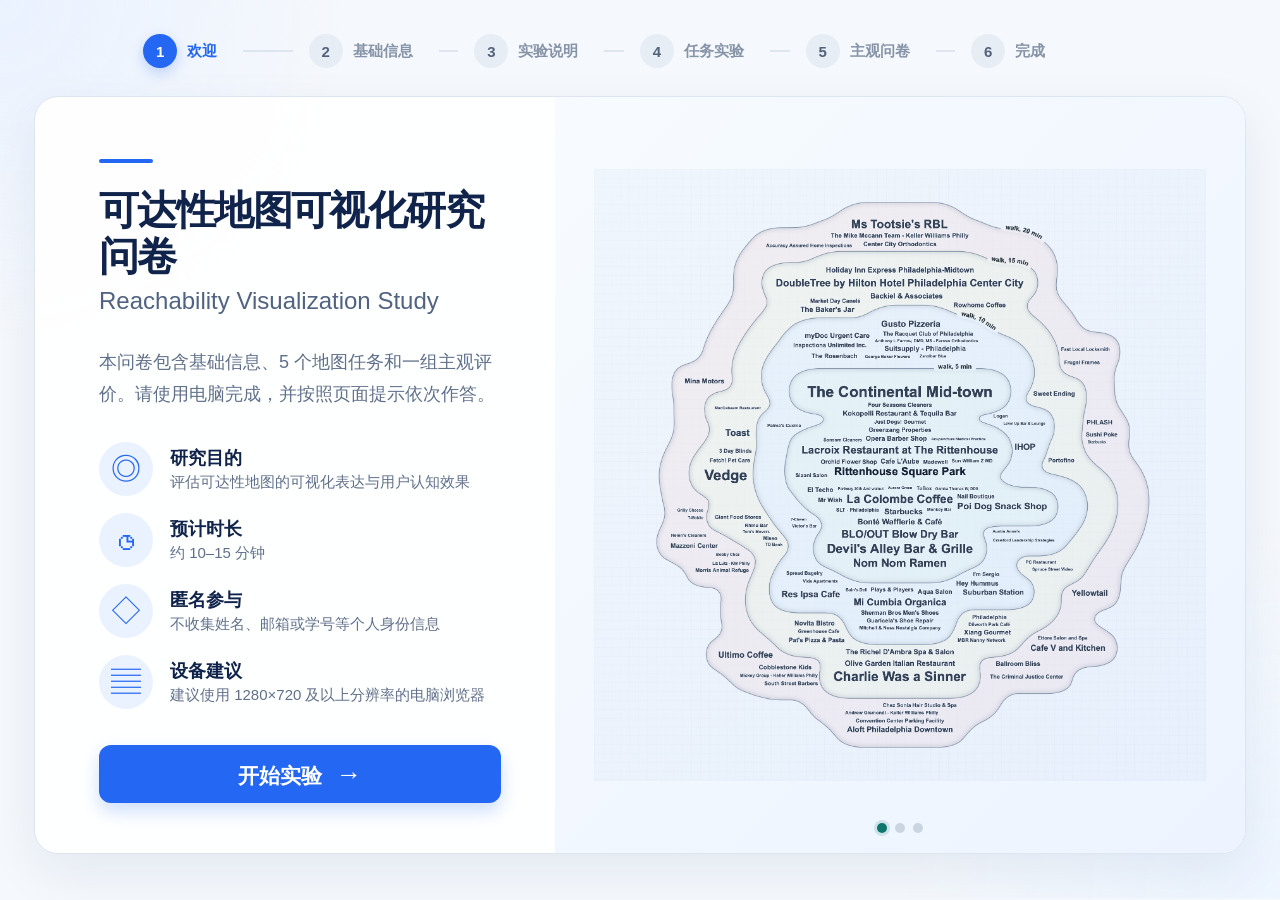
==== commit 2264f00f: "fix: simplify participant-facing map terminology" ====
--- a/experiment.html
+++ b/experiment.html
@@ -6,7 +6,7 @@
   <link rel="icon" href="data:," />
     <title>可达性地图可视化研究问卷</title>
   <link rel="stylesheet" href="assets/experiment.css" />
-  <link rel="stylesheet" href="assets/questionnaire-step13.css?v=questionnaire-v1.0.0" />
+  <link rel="stylesheet" href="assets/questionnaire-step13.css?v=questionnaire-v1.0.1" />
     <link rel="stylesheet" href="assets/background.css" />
     <link rel="stylesheet" href="assets/tutorial.css" />
     <link rel="stylesheet" href="assets/task-t1.css" />
@@ -14,8 +14,8 @@
     <link rel="stylesheet" href="assets/task-ui-consistency.css" />
     <link rel="stylesheet" href="assets/previs.css" />
     <link rel="stylesheet" href="assets/questionnaire-acceptance.css" />
-    <link rel="stylesheet" href="assets/questionnaire-step13c.css?v=questionnaire-v1.0.0" />
-    <link rel="stylesheet" href="assets/questionnaire-step13c7.css?v=questionnaire-v1.0.0" />
+    <link rel="stylesheet" href="assets/questionnaire-step13c.css?v=questionnaire-v1.0.1" />
+    <link rel="stylesheet" href="assets/questionnaire-step13c7.css?v=questionnaire-v1.0.1" />
   </head>
   <body>
     <main class="experiment-shell" id="app">
@@ -23,7 +23,7 @@
         <li class="active" aria-current="step"><span>1</span><b>欢迎</b></li><li><span>2</span><b>基础信息</b></li><li><span>3</span><b>实验说明</b></li><li><span>4</span><b>任务实验</b></li><li><span>5</span><b>主观问卷</b></li><li><span>6</span><b>完成</b></li>
       </ol></nav>
       <section id="welcome" class="welcome-card" aria-labelledby="welcome-title">
-        <div class="welcome-copy"><div class="eyebrow" aria-hidden="true"></div><header><h1 id="welcome-title">可达性地图可视化研究问卷</h1><p class="subtitle">Reachability Visualization Study</p><p class="intro">本研究旨在探索一种新的可达性地图可视化表达方式，并评估其在空间认知与信息获取任务中的使用效果。您的参与将为相关研究提供重要参考。</p></header>
+        <div class="welcome-copy"><div class="eyebrow" aria-hidden="true"></div><header><h1 id="welcome-title">可达性地图可视化研究问卷</h1><p class="subtitle">Reachability Visualization Study</p><p class="intro">本问卷包含基础信息、5 个地图任务和一组主观评价。请使用电脑完成，并按照页面提示依次作答。</p></header>
           <div class="welcome-features">
             <article><span class="feature-icon" aria-hidden="true">◎</span><div><h2>研究目的</h2><p>评估可达性地图的可视化表达与用户认知效果</p></div></article>
             <article><span class="feature-icon" aria-hidden="true">◷</span><div><h2>预计时长</h2><p>约 10–15 分钟</p></div></article>
@@ -33,18 +33,18 @@
           <button class="primary-action" data-next="background" type="button">开始实验 <span aria-hidden="true">→</span></button>
         </div>
         <figure class="welcome-preview welcome-carousel" aria-label="可达性地图示意轮播">
-          <img id="welcome-carousel-image" src="assets/welcome/v2/welcome-01-mono.png?v=rittenhouse-formal-v1" alt="Rittenhouse Square Park 单色标签云" />
+          <img id="welcome-carousel-image" src="assets/welcome/v2/welcome-01-mono.png?v=rittenhouse-formal-v1" alt="可达性地图示例" />
           <div class="welcome-carousel-dots" role="tablist" aria-label="示意图切换">
             <button type="button" class="is-active" data-welcome-slide="0" aria-label="单色示意图"></button>
-            <button type="button" data-welcome-slide="1" aria-label="分级设色示意图"></button>
-            <button type="button" data-welcome-slide="2" aria-label="按类型设色示意图"></button>
+            <button type="button" data-welcome-slide="1" aria-label="步行时间地图示例"></button>
+            <button type="button" data-welcome-slide="2" aria-label="地点类别地图示例"></button>
           </div>
-          <figcaption class="sr-only">非正式示意图，仅用于介绍可达性地图视觉形式，不属于正式实验刺激。</figcaption>
+          <figcaption class="sr-only">可达性地图示例，用于介绍地图的阅读方式。</figcaption>
         </figure>
       </section>
       <section id="background" class="background-page hidden" aria-labelledby="background-title">
         <header class="compact-header"><button class="back-icon" data-next="welcome" type="button" aria-label="返回欢迎页">←</button><strong>可达性地图可视化研究问卷</strong><span class="anonymous-pill">◷ 匿名参与</span></header>
-        <div class="background-card"><aside class="background-preview"><div class="preview-heading"><span class="feature-icon" aria-hidden="true">♙</span><div><h1>基础信息</h1><p>以下信息仅用于描述参与者群体，不收集个人身份信息。</p></div></div><img src="assets/welcome/v2/welcome-01-mono.png?v=rittenhouse-formal-v1" alt="Rittenhouse Square Park 单色标签云" /><div class="background-meta"><span><b>◇</b><strong>匿名参与</strong><small>不收集个人信息</small></span><span><b>◷</b><strong>约 10–15 分钟</strong><small>预计时长</small></span><span><b>▤</b><strong>建议使用</strong><small>1280×720 及以上分辨率的电脑浏览器</small></span></div></aside>
+        <div class="background-card"><aside class="background-preview"><div class="preview-heading"><span class="feature-icon" aria-hidden="true">♙</span><div><h1>基础信息</h1><p>以下信息仅用于描述参与者群体，不收集个人身份信息。</p></div></div><img src="assets/welcome/v2/welcome-01-mono.png?v=rittenhouse-formal-v1" alt="可达性地图示例" /><div class="background-meta"><span><b>◇</b><strong>匿名参与</strong><small>不收集个人信息</small></span><span><b>◷</b><strong>约 10–15 分钟</strong><small>预计时长</small></span><span><b>▤</b><strong>建议使用</strong><small>1280×720 及以上分辨率的电脑浏览器</small></span></div></aside>
           <div class="background-form"><span class="step-kicker">Step 2 / 6</span><h1 id="background-title">基础信息</h1><p class="form-intro">以下信息仅用于描述参与者群体，不收集个人身份信息。</p><form id="background-form" novalidate>
             <div class="background-field"><label for="education-level"><b>1. 当前/最高教育阶段</b><small>请选择最符合您情况的选项。</small></label><select id="education-level" data-field="education_level" aria-describedby="education-level-error" required><option value="" selected disabled>请选择</option><option value="undergraduate_or_below">本科在读或以下</option><option value="undergraduate">本科毕业</option><option value="master">硕士在读</option><option value="master_graduated">硕士毕业</option><option value="doctorate_or_above">博士在读或以上</option><option value="other">其他 / 不愿回答</option></select><em id="education-level-error" class="field-error"></em></div>
             <div class="background-field"><label for="discipline-group"><b>2. 主要专业领域</b><small>请选择最接近您专业背景的领域。</small></label><select id="discipline-group" data-field="discipline_group" aria-describedby="discipline-group-error" required><option value="" selected disabled>请选择</option><option value="geo_gis_mapping">地理 / 地图 / GIS / 测绘</option><option value="planning_architecture_landscape">城乡规划 / 建筑 / 景观 / 交通</option><option value="computer_data">计算机 / 数据科学 / 信息技术</option><option value="design">设计 / 视觉传达 / 数字媒体</option><option value="social_humanities">社会科学 / 管理 / 人文</option><option value="natural_engineering">自然科学 / 其他工程领域</option><option value="other">其他 / 跨学科</option></select><em id="discipline-group-error" class="field-error"></em></div>
@@ -54,17 +54,17 @@
           </form></div>
         </div>
       </section>
-      <section id="tutorial" class="tutorial-page hidden" aria-labelledby="tutorial-title"><header class="compact-header"><button class="back-icon" data-next="background" type="button" aria-label="返回基础信息">←</button><strong>可达性地图可视化研究问卷</strong><span class="anonymous-pill">Step 3 / 6</span></header><div class="tutorial-card"><aside class="tutorial-preview instruction-map"><img src="assets/welcome/v2/welcome-02-time.png?v=rittenhouse-formal-v1" alt="Rittenhouse Square Park 步行时间分级标签云" /><div class="instruction-badge">① 中心位置<br><small>本次探索的出发位置</small></div></aside><div class="tutorial-content"><span class="step-kicker">Step 3 / 6</span><h1 id="tutorial-title">实验说明</h1><p class="form-intro">正式任务开始前，请先了解如何阅读可达性地图以及如何完成任务。</p><div class="explanation-list"><article><span>①</span><div><h2>中心位置</h2><p>地图中心表示本次探索的出发位置。</p></div></article><article><span>②</span><div><h2>步行时间圈层</h2><p>由内向外表示更长的步行时间。</p></div></article><article><span>③</span><div><h2>地点标签</h2><p>每个文字代表一个地点。</p></div></article><article><span>④</span><div><h2>字号与评论数量</h2><p>字号越大表示 Yelp 评论数越多。</p></div></article><article><span>⑤</span><div><h2>正式任务与交互</h2><p>进入任务后，请根据右侧问题点击地图中的地点标签作答。</p></div></article></div><div class="tutorial-actions"><button class="secondary-action" data-next="background" type="button">← 上一步</button><button class="primary-action compact" data-next="part-a" type="button">我已了解，开始正式任务 <span aria-hidden="true">→</span></button></div></div></div></section>
-      <section id="part-a" class="experiment hidden"><div class="visual"><svg id="stimulus" viewBox="0 0 1000 800" role="img" aria-label="固定可达性地图"></svg><div id="stimulus-legend-overlay" class="stimulus-legend-overlay" aria-hidden="true"></div><div id="stimulus-mask" class="stimulus-mask"><div id="mask-message">正在准备任务…</div><div id="countdown" class="countdown-display" aria-live="assertive"></div></div></div><aside class="tasks"><div class="task-kicker">Task 1 / 5</div><p id="task-prompt" class="task-prompt">正在生成正式题目…</p><div id="task-status" class="task-status">正在准备可视化…</div><div id="task-content"></div><button id="ready" class="primary-action task-action" disabled type="button">准备开始 <span aria-hidden="true">→</span></button></aside></section>
-      <section id="previs" class="previs-page hidden" aria-labelledby="previs-title"><header class="compact-header"><strong>可达性地图可视化研究问卷</strong><span class="anonymous-pill">Step 5 / 6</span></header><div class="previs-card"><aside class="previs-reference"><img id="previs-reference-image" src="assets/welcome/v2/welcome-02-time.png?v=rittenhouse-formal-v1" alt="步行时间设色参考图"/><div class="previs-reference-actions"><button type="button" data-previs-image="time" aria-pressed="true">时间设色</button><button type="button" data-previs-image="category" aria-pressed="false">类别设色</button></div></aside><div class="previs-content"><h1 id="previs-title">主观评价 1 / 3：易理解性</h1><p class="form-intro">请根据刚才完成任务时的实际体验作答。</p><div id="previs-form"></div><div class="previs-actions"><button id="previs-previous" class="secondary-action" type="button">上一组</button><button id="previs-next" class="primary-action compact" type="button">下一组 →</button><button id="previs-submit" class="primary-action compact hidden" type="button">提交问卷 →</button></div></div></div></section>
-      <section id="completion" class="screen hidden"><span class="step-kicker">Step 6 / 6</span><h1>感谢参与</h1><p>本次实验已完成。感谢您对本研究的支持。</p><p>✓ 已完成全部任务<br />✓ 已完成主观问卷</p><button id="download-results" class="primary-action compact" type="button">下载实验结果.xlsx</button><p id="export-status" class="form-intro" aria-live="polite"></p></section>
+      <section id="tutorial" class="tutorial-page hidden" aria-labelledby="tutorial-title"><header class="compact-header"><button class="back-icon" data-next="background" type="button" aria-label="返回基础信息">←</button><strong>可达性地图可视化研究问卷</strong><span class="anonymous-pill">Step 3 / 6</span></header><div class="tutorial-card"><aside class="tutorial-preview instruction-map"><img src="assets/welcome/v2/welcome-02-time.png?v=rittenhouse-formal-v1" alt="可达性地图示例" /><div class="instruction-badge">① 中心位置<br><small>本次探索的出发位置</small></div></aside><div class="tutorial-content"><span class="step-kicker">Step 3 / 6</span><h1 id="tutorial-title">如何阅读可达性地图</h1><p class="form-intro">任务开始前，请先了解如何阅读可达性地图以及如何完成任务。</p><div class="explanation-list"><article><span>①</span><div><h2>中心位置</h2><p>地图中心表示本次探索的出发位置。</p></div></article><article><span>②</span><div><h2>步行时间范围</h2><p>由内向外依次表示 0–5、5–10、10–15、15–20 分钟的步行可达范围。</p></div></article><article><span>③</span><div><h2>地点标签</h2><p>每个文字代表一个地点。</p></div></article><article><span>④</span><div><h2>字号与评论数量</h2><p>文字越大，表示该地点的评论数量越多。</p></div></article><article><span>⑤</span><div><h2>文字颜色与作答</h2><p>前四题中文字颜色表示步行时间范围；第五题中文字颜色表示地点类别。进入任务后，请根据右侧题目点击地图中的地点作答。</p></div></article></div><div class="tutorial-actions"><button class="secondary-action" data-next="background" type="button">← 上一步</button><button class="primary-action compact" data-next="part-a" type="button">我已了解，开始任务 <span aria-hidden="true">→</span></button></div></div></div></section>
+      <section id="part-a" class="experiment hidden"><div class="visual"><svg id="stimulus" viewBox="0 0 1000 800" role="img" aria-label="固定可达性地图"></svg><div id="stimulus-legend-overlay" class="stimulus-legend-overlay" aria-hidden="true"></div><div id="stimulus-mask" class="stimulus-mask"><div id="mask-message">正在准备任务…</div><div id="countdown" class="countdown-display" aria-live="assertive"></div></div></div><aside class="tasks"><div class="task-kicker">任务 1 / 5</div><p id="task-prompt" class="task-prompt">正在准备题目…</p><div id="task-status" class="task-status">地图正在加载…</div><div id="task-content"></div><button id="ready" class="primary-action task-action" disabled type="button">准备开始 <span aria-hidden="true">→</span></button></aside></section>
+      <section id="previs" class="previs-page hidden" aria-labelledby="previs-title"><header class="compact-header"><strong>可达性地图可视化研究问卷</strong><span class="anonymous-pill">Step 5 / 6</span></header><div class="previs-card"><aside class="previs-reference"><img id="previs-reference-image" src="assets/welcome/v2/welcome-02-time.png?v=rittenhouse-formal-v1" alt="步行时间地图示例"/><div class="previs-reference-actions"><button type="button" data-previs-image="time" aria-pressed="true">步行时间</button><button type="button" data-previs-image="category" aria-pressed="false">地点类别</button></div></aside><div class="previs-content"><h1 id="previs-title">主观评价 1 / 3：易理解性</h1><p class="form-intro">请根据刚才使用可达性地图的实际体验进行评价。</p><div id="previs-form"></div><div class="previs-actions"><button id="previs-previous" class="secondary-action" type="button">上一组</button><button id="previs-next" class="primary-action compact" type="button">下一组 →</button><button id="previs-submit" class="primary-action compact hidden" type="button">提交问卷 →</button></div></div></div></section>
+      <section id="completion" class="screen hidden"><span class="step-kicker">Step 6 / 6</span><h1>问卷已完成</h1><p>感谢你的参与。请将下载的 Excel 文件发送给研究者。</p><p>✓ 已完成全部任务<br />✓ 已完成主观问卷</p><button id="download-results" class="primary-action compact" type="button">重新下载结果</button><p>如果文件没有自动下载，请点击“重新下载结果”。</p><p id="export-status" class="form-intro" aria-live="polite"></p></section>
     </main>
     <script src="assets/questionnaire-content.js?v=freeze-v1"></script>
-    <script src="assets/frozen-stimulus-controller.js?v=questionnaire-v1.0.0"></script>
+    <script src="assets/frozen-stimulus-controller.js?v=questionnaire-v1.0.1"></script>
     <script src="assets/vendor/xlsx-js-style.min.js?v=1.2.0"></script>
     <script src="assets/vendor/jszip.min.js?v=3.10.1"></script>
-    <script src="assets/survey-xlsx-export.js?v=questionnaire-v1.0.0"></script>
-    <script src="assets/formal-task-generator-v4.js?v=questionnaire-v1.0.0"></script>
-    <script src="assets/experiment.js?v=questionnaire-v1.0.0"></script>
+    <script src="assets/survey-xlsx-export.js?v=questionnaire-v1.0.1"></script>
+    <script src="assets/formal-task-generator-v4.js?v=questionnaire-v1.0.1"></script>
+    <script src="assets/experiment.js?v=questionnaire-v1.0.1"></script>
   </body>
 </html>
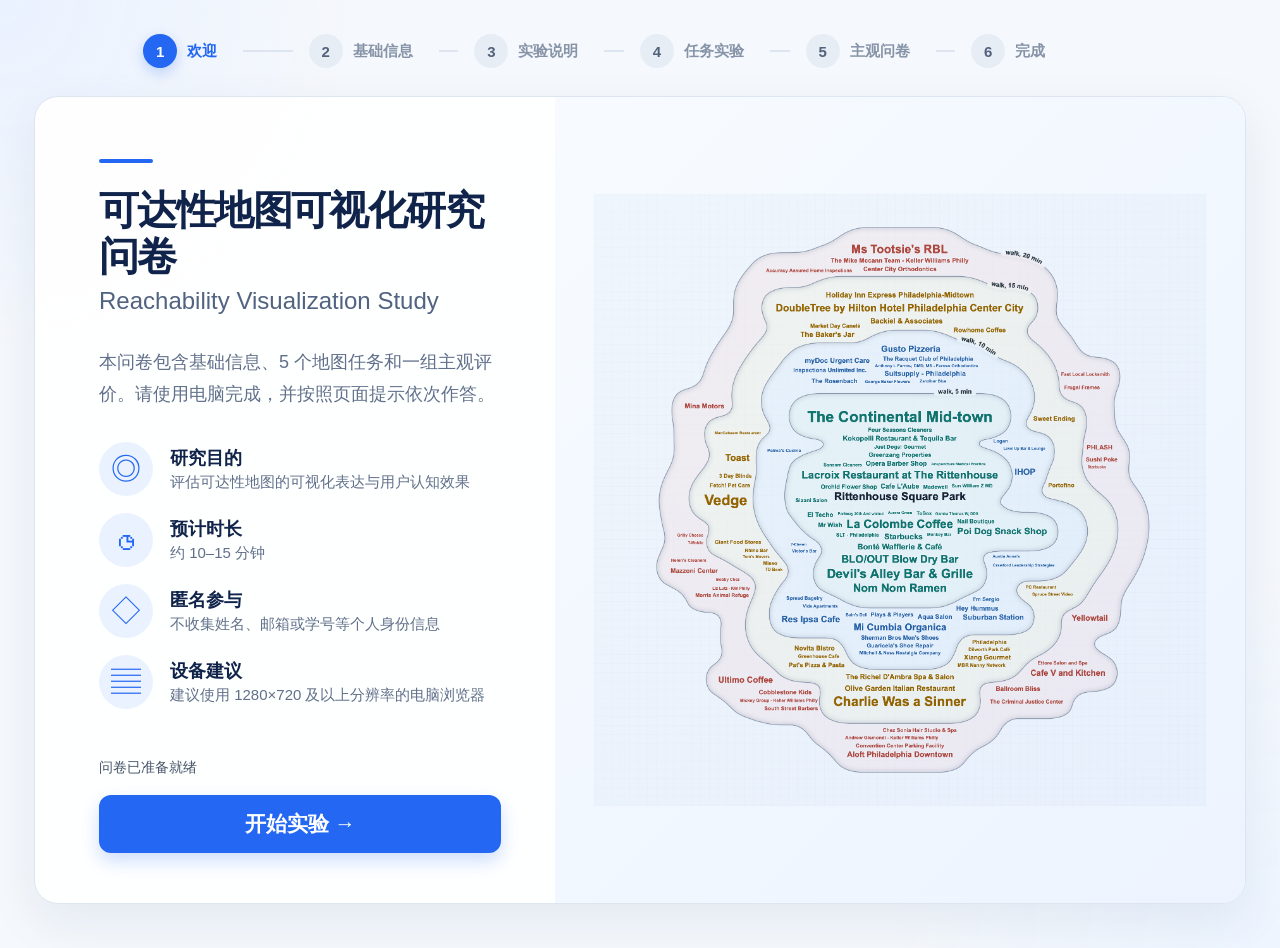
==== commit 4783a990: "release: questionnaire v1.1.0 Freeze the approved formal experiment v2 with V5 tasks and version-iso" ====
--- a/experiment.html
+++ b/experiment.html
@@ -5,8 +5,14 @@
     <meta name="viewport" content="width=device-width, initial-scale=1" />
   <link rel="icon" href="data:," />
     <title>可达性地图可视化研究问卷</title>
+    <script>
+      // Native early feedback also covers failure of the small startup controller.
+      window.questionnaireBootFailure=()=>{if(window.QuestionnaireStartup)return;const status=document.querySelector('#startup-status');if(!status)return;document.querySelector('#welcome').dataset.startupState='ERROR';status.textContent='加载失败，请检查网络后重试。';status.setAttribute('role','alert');document.querySelector('#startup-retry').hidden=false;};
+      window.questionnaireBootTimer=setTimeout(window.questionnaireBootFailure,25000);
+      document.addEventListener('click',event=>{if(window.QuestionnaireStartup)return;if(event.target.closest('#welcome-start')){document.querySelector('#startup-status').textContent='问卷正在准备中，请稍候…';}if(event.target.closest('#startup-retry'))location.reload();});
+    </script>
   <link rel="stylesheet" href="assets/experiment.css" />
-  <link rel="stylesheet" href="assets/questionnaire-step13.css?v=questionnaire-v1.0.1" />
+  <link rel="stylesheet" href="assets/questionnaire-step13.css?v=questionnaire-v1.1.0-step15f" />
     <link rel="stylesheet" href="assets/background.css" />
     <link rel="stylesheet" href="assets/tutorial.css" />
     <link rel="stylesheet" href="assets/task-t1.css" />
@@ -14,37 +20,33 @@
     <link rel="stylesheet" href="assets/task-ui-consistency.css" />
     <link rel="stylesheet" href="assets/previs.css" />
     <link rel="stylesheet" href="assets/questionnaire-acceptance.css" />
-    <link rel="stylesheet" href="assets/questionnaire-step13c.css?v=questionnaire-v1.0.1" />
-    <link rel="stylesheet" href="assets/questionnaire-step13c7.css?v=questionnaire-v1.0.1" />
+    <link rel="stylesheet" href="assets/questionnaire-step13c.css?v=questionnaire-v1.1.0-step15f" />
+    <link rel="stylesheet" href="assets/questionnaire-step13c7.css?v=questionnaire-v1.1.0-step15f" />
+    <link rel="stylesheet" href="assets/questionnaire-v2.css?v=questionnaire-v1.1.0-step15f" />
   </head>
   <body>
     <main class="experiment-shell" id="app">
       <nav class="experiment-progress" aria-label="实验进度"><ol>
         <li class="active" aria-current="step"><span>1</span><b>欢迎</b></li><li><span>2</span><b>基础信息</b></li><li><span>3</span><b>实验说明</b></li><li><span>4</span><b>任务实验</b></li><li><span>5</span><b>主观问卷</b></li><li><span>6</span><b>完成</b></li>
       </ol></nav>
-      <section id="welcome" class="welcome-card" aria-labelledby="welcome-title">
-        <div class="welcome-copy"><div class="eyebrow" aria-hidden="true"></div><header><h1 id="welcome-title">可达性地图可视化研究问卷</h1><p class="subtitle">Reachability Visualization Study</p><p class="intro">本问卷包含基础信息、5 个地图任务和一组主观评价。请使用电脑完成，并按照页面提示依次作答。</p></header>
+      <section id="welcome" data-startup-state="BOOTING" class="welcome-card" aria-labelledby="welcome-title">
+        <div class="welcome-copy" aria-busy="true"><div class="eyebrow" aria-hidden="true"></div><header><h1 id="welcome-title">可达性地图可视化研究问卷</h1><p class="subtitle">Reachability Visualization Study</p><p class="intro">本问卷包含基础信息、5 个地图任务和一组主观评价。请使用电脑完成，并按照页面提示依次作答。</p></header>
           <div class="welcome-features">
             <article><span class="feature-icon" aria-hidden="true">◎</span><div><h2>研究目的</h2><p>评估可达性地图的可视化表达与用户认知效果</p></div></article>
             <article><span class="feature-icon" aria-hidden="true">◷</span><div><h2>预计时长</h2><p>约 10–15 分钟</p></div></article>
             <article><span class="feature-icon" aria-hidden="true">◇</span><div><h2>匿名参与</h2><p>不收集姓名、邮箱或学号等个人身份信息</p></div></article>
             <article><span class="feature-icon" aria-hidden="true">▤</span><div><h2>设备建议</h2><p>建议使用 1280×720 及以上分辨率的电脑浏览器</p></div></article>
           </div>
-          <button class="primary-action" data-next="background" type="button">开始实验 <span aria-hidden="true">→</span></button>
+          <p id="startup-status" role="status" aria-live="polite">问卷正在准备中，请稍候…</p><button id="welcome-start" class="primary-action" type="button" aria-disabled="true">正在准备…</button><button id="startup-retry" class="secondary-action" type="button" hidden>重试</button>
         </div>
-        <figure class="welcome-preview welcome-carousel" aria-label="可达性地图示意轮播">
-          <img id="welcome-carousel-image" src="assets/welcome/v2/welcome-01-mono.png?v=rittenhouse-formal-v1" alt="可达性地图示例" />
-          <div class="welcome-carousel-dots" role="tablist" aria-label="示意图切换">
-            <button type="button" class="is-active" data-welcome-slide="0" aria-label="单色示意图"></button>
-            <button type="button" data-welcome-slide="1" aria-label="步行时间地图示例"></button>
-            <button type="button" data-welcome-slide="2" aria-label="地点类别地图示例"></button>
-          </div>
+        <figure class="welcome-preview welcome-static-map" aria-label="可达性地图示例">
+          <img decoding="async" fetchpriority="low" id="welcome-time-image" src="assets/welcome/v2/welcome-02-time.png?v=rittenhouse-formal-v1" alt="可达性地图示例" />
           <figcaption class="sr-only">可达性地图示例，用于介绍地图的阅读方式。</figcaption>
         </figure>
       </section>
       <section id="background" class="background-page hidden" aria-labelledby="background-title">
         <header class="compact-header"><button class="back-icon" data-next="welcome" type="button" aria-label="返回欢迎页">←</button><strong>可达性地图可视化研究问卷</strong><span class="anonymous-pill">◷ 匿名参与</span></header>
-        <div class="background-card"><aside class="background-preview"><div class="preview-heading"><span class="feature-icon" aria-hidden="true">♙</span><div><h1>基础信息</h1><p>以下信息仅用于描述参与者群体，不收集个人身份信息。</p></div></div><img src="assets/welcome/v2/welcome-01-mono.png?v=rittenhouse-formal-v1" alt="可达性地图示例" /><div class="background-meta"><span><b>◇</b><strong>匿名参与</strong><small>不收集个人信息</small></span><span><b>◷</b><strong>约 10–15 分钟</strong><small>预计时长</small></span><span><b>▤</b><strong>建议使用</strong><small>1280×720 及以上分辨率的电脑浏览器</small></span></div></aside>
+        <div class="background-card"><aside class="background-preview"><div class="preview-heading"><span class="feature-icon" aria-hidden="true">♙</span><div><h1>基础信息</h1><p>以下信息仅用于描述参与者群体，不收集个人身份信息。</p></div></div><img decoding="async" fetchpriority="low" src="assets/welcome/v2/welcome-02-time.png?v=rittenhouse-formal-v1" alt="可达性地图示例" /><div class="background-meta"><span><b>◇</b><strong>匿名参与</strong><small>不收集个人信息</small></span><span><b>◷</b><strong>约 10–15 分钟</strong><small>预计时长</small></span><span><b>▤</b><strong>建议使用</strong><small>1280×720 及以上分辨率的电脑浏览器</small></span></div></aside>
           <div class="background-form"><span class="step-kicker">Step 2 / 6</span><h1 id="background-title">基础信息</h1><p class="form-intro">以下信息仅用于描述参与者群体，不收集个人身份信息。</p><form id="background-form" novalidate>
             <div class="background-field"><label for="education-level"><b>1. 当前/最高教育阶段</b><small>请选择最符合您情况的选项。</small></label><select id="education-level" data-field="education_level" aria-describedby="education-level-error" required><option value="" selected disabled>请选择</option><option value="undergraduate_or_below">本科在读或以下</option><option value="undergraduate">本科毕业</option><option value="master">硕士在读</option><option value="master_graduated">硕士毕业</option><option value="doctorate_or_above">博士在读或以上</option><option value="other">其他 / 不愿回答</option></select><em id="education-level-error" class="field-error"></em></div>
             <div class="background-field"><label for="discipline-group"><b>2. 主要专业领域</b><small>请选择最接近您专业背景的领域。</small></label><select id="discipline-group" data-field="discipline_group" aria-describedby="discipline-group-error" required><option value="" selected disabled>请选择</option><option value="geo_gis_mapping">地理 / 地图 / GIS / 测绘</option><option value="planning_architecture_landscape">城乡规划 / 建筑 / 景观 / 交通</option><option value="computer_data">计算机 / 数据科学 / 信息技术</option><option value="design">设计 / 视觉传达 / 数字媒体</option><option value="social_humanities">社会科学 / 管理 / 人文</option><option value="natural_engineering">自然科学 / 其他工程领域</option><option value="other">其他 / 跨学科</option></select><em id="discipline-group-error" class="field-error"></em></div>
@@ -54,17 +56,21 @@
           </form></div>
         </div>
       </section>
-      <section id="tutorial" class="tutorial-page hidden" aria-labelledby="tutorial-title"><header class="compact-header"><button class="back-icon" data-next="background" type="button" aria-label="返回基础信息">←</button><strong>可达性地图可视化研究问卷</strong><span class="anonymous-pill">Step 3 / 6</span></header><div class="tutorial-card"><aside class="tutorial-preview instruction-map"><img src="assets/welcome/v2/welcome-02-time.png?v=rittenhouse-formal-v1" alt="可达性地图示例" /><div class="instruction-badge">① 中心位置<br><small>本次探索的出发位置</small></div></aside><div class="tutorial-content"><span class="step-kicker">Step 3 / 6</span><h1 id="tutorial-title">如何阅读可达性地图</h1><p class="form-intro">任务开始前，请先了解如何阅读可达性地图以及如何完成任务。</p><div class="explanation-list"><article><span>①</span><div><h2>中心位置</h2><p>地图中心表示本次探索的出发位置。</p></div></article><article><span>②</span><div><h2>步行时间范围</h2><p>由内向外依次表示 0–5、5–10、10–15、15–20 分钟的步行可达范围。</p></div></article><article><span>③</span><div><h2>地点标签</h2><p>每个文字代表一个地点。</p></div></article><article><span>④</span><div><h2>字号与评论数量</h2><p>文字越大，表示该地点的评论数量越多。</p></div></article><article><span>⑤</span><div><h2>文字颜色与作答</h2><p>前四题中文字颜色表示步行时间范围；第五题中文字颜色表示地点类别。进入任务后，请根据右侧题目点击地图中的地点作答。</p></div></article></div><div class="tutorial-actions"><button class="secondary-action" data-next="background" type="button">← 上一步</button><button class="primary-action compact" data-next="part-a" type="button">我已了解，开始任务 <span aria-hidden="true">→</span></button></div></div></div></section>
+      <section id="tutorial" class="tutorial-page hidden" aria-labelledby="tutorial-title"><header class="compact-header"><button class="back-icon" data-next="background" type="button" aria-label="返回基础信息">←</button><strong>可达性地图可视化研究问卷</strong><span class="anonymous-pill">Step 3 / 6</span></header><div class="tutorial-card"><aside class="tutorial-preview instruction-map"><img decoding="async" fetchpriority="low" src="assets/welcome/v2/welcome-02-time.png?v=rittenhouse-formal-v1" alt="可达性地图示例" /></aside><div class="tutorial-content"><h1 id="tutorial-title">如何阅读可达性地图</h1><p class="instructions-description">本次实验使用美国宾夕法尼亚州费城 Rittenhouse Square Park 周边的地点数据，并以 Rittenhouse Square Park 为出发位置。地点名称、类别和用户评论数量来自 Yelp 地点数据。地图按步行时间将周边地点划分为 0–5、5–10、10–15 和 15–20 分钟四个范围，每个文字代表一个地点，文字越大表示该地点的用户评论数量越多。前四个任务中，文字颜色表示地点所在的步行时间范围；第五个任务中，文字颜色表示地点类别。请根据题目要求，在地图中查找地点并完成作答。</p><span id="instructions-reading-announcement" class="sr-only" aria-live="polite"></span><div class="tutorial-actions"><button class="secondary-action" data-next="background" type="button">← 上一步</button><button class="primary-action compact" data-next="part-a" type="button">我已了解，开始任务 <span aria-hidden="true">→</span></button></div></div></div></section>
       <section id="part-a" class="experiment hidden"><div class="visual"><svg id="stimulus" viewBox="0 0 1000 800" role="img" aria-label="固定可达性地图"></svg><div id="stimulus-legend-overlay" class="stimulus-legend-overlay" aria-hidden="true"></div><div id="stimulus-mask" class="stimulus-mask"><div id="mask-message">正在准备任务…</div><div id="countdown" class="countdown-display" aria-live="assertive"></div></div></div><aside class="tasks"><div class="task-kicker">任务 1 / 5</div><p id="task-prompt" class="task-prompt">正在准备题目…</p><div id="task-status" class="task-status">地图正在加载…</div><div id="task-content"></div><button id="ready" class="primary-action task-action" disabled type="button">准备开始 <span aria-hidden="true">→</span></button></aside></section>
-      <section id="previs" class="previs-page hidden" aria-labelledby="previs-title"><header class="compact-header"><strong>可达性地图可视化研究问卷</strong><span class="anonymous-pill">Step 5 / 6</span></header><div class="previs-card"><aside class="previs-reference"><img id="previs-reference-image" src="assets/welcome/v2/welcome-02-time.png?v=rittenhouse-formal-v1" alt="步行时间地图示例"/><div class="previs-reference-actions"><button type="button" data-previs-image="time" aria-pressed="true">步行时间</button><button type="button" data-previs-image="category" aria-pressed="false">地点类别</button></div></aside><div class="previs-content"><h1 id="previs-title">主观评价 1 / 3：易理解性</h1><p class="form-intro">请根据刚才使用可达性地图的实际体验进行评价。</p><div id="previs-form"></div><div class="previs-actions"><button id="previs-previous" class="secondary-action" type="button">上一组</button><button id="previs-next" class="primary-action compact" type="button">下一组 →</button><button id="previs-submit" class="primary-action compact hidden" type="button">提交问卷 →</button></div></div></div></section>
+      <section id="previs" class="previs-page hidden" aria-labelledby="previs-title"><header class="compact-header"><strong>可达性地图可视化研究问卷</strong><span class="anonymous-pill">Step 5 / 6</span></header><div class="previs-card"><aside class="previs-reference"><img decoding="async" fetchpriority="low" id="previs-reference-image" src="assets/welcome/v2/welcome-02-time.png?v=rittenhouse-formal-v1" alt="步行时间地图示例"/></aside><div class="previs-content"><h1 id="previs-title">主观评价 1 / 3：易理解性</h1><p class="form-intro">请根据刚才使用可达性地图的实际体验进行评价。</p><div id="previs-form"></div><div class="previs-actions"><button id="previs-previous" class="secondary-action" type="button">上一组</button><button id="previs-next" class="primary-action compact" type="button">下一组 →</button><button id="previs-submit" class="primary-action compact hidden" type="button">提交问卷 →</button></div></div></div></section>
       <section id="completion" class="screen hidden"><span class="step-kicker">Step 6 / 6</span><h1>问卷已完成</h1><p>感谢你的参与。请将下载的 Excel 文件发送给研究者。</p><p>✓ 已完成全部任务<br />✓ 已完成主观问卷</p><button id="download-results" class="primary-action compact" type="button">重新下载结果</button><p>如果文件没有自动下载，请点击“重新下载结果”。</p><p id="export-status" class="form-intro" aria-live="polite"></p></section>
     </main>
-    <script src="assets/questionnaire-content.js?v=freeze-v1"></script>
-    <script src="assets/frozen-stimulus-controller.js?v=questionnaire-v1.0.1"></script>
-    <script src="assets/vendor/xlsx-js-style.min.js?v=1.2.0"></script>
-    <script src="assets/vendor/jszip.min.js?v=3.10.1"></script>
-    <script src="assets/survey-xlsx-export.js?v=questionnaire-v1.0.1"></script>
-    <script src="assets/formal-task-generator-v4.js?v=questionnaire-v1.0.1"></script>
-    <script src="assets/experiment.js?v=questionnaire-v1.0.1"></script>
+    <script data-questionnaire-src="assets/questionnaire-content.js?v=freeze-v1"></script>
+    <script data-questionnaire-src="assets/questionnaire-content-v2.js?v=questionnaire-v1.1.0-step15f"></script>
+    <script data-load-group="task" data-questionnaire-src="assets/frozen-stimulus-controller.js?v=questionnaire-v1.1.0-step15f"></script>
+    <script data-load-group="export" data-questionnaire-src="assets/vendor/xlsx-js-style.min.js?v=1.2.0"></script>
+    <script data-load-group="export" data-questionnaire-src="assets/vendor/jszip.min.js?v=3.10.1"></script>
+    <script data-load-group="export" data-questionnaire-src="assets/survey-xlsx-export.js?v=questionnaire-v1.1.0-step15f"></script>
+    <script data-load-group="task" data-session-kind="legacy" data-questionnaire-src="assets/formal-task-generator-v4.js?v=questionnaire-v1.1.0-step15f"></script>
+    <script data-load-group="task" data-session-kind="v2" data-questionnaire-src="assets/formal-task-generator-v5.js?v=questionnaire-v1.1.0-step15f"></script>
+    <script data-questionnaire-src="assets/instructions-reading-gate.js"></script>
+    <script data-questionnaire-src="assets/experiment.js?v=questionnaire-v1.1.0-step15f"></script>
+    <script src="assets/questionnaire-startup.js?v=step15f" onerror="questionnaireBootFailure()"></script>
   </body>
 </html>
--- a/assets/experiment.css
+++ b/assets/experiment.css
@@ -1 +1 @@
-:root{--page-bg:#f5f8fc;--surface:#fff;--surface-soft:#f8fbff;--text-primary:#10234a;--text-secondary:#61708a;--text-muted:#8794a8;--primary:#2367f2;--primary-hover:#1557e8;--primary-soft:#eaf2ff;--border:#dce5f0;--border-soft:#edf2f8;--radius-lg:24px;--radius-md:16px;--radius-sm:10px;--shadow-card:0 18px 50px rgba(30,64,120,.08);font-family:Inter,"PingFang SC","Microsoft YaHei","Noto Sans CJK SC",sans-serif;color:var(--text-primary);background:var(--page-bg)}*{box-sizing:border-box}body{margin:0;min-width:320px;background:radial-gradient(circle at 0 0,#eaf2ff 0,transparent 22%),radial-gradient(circle at 100% 100%,#edf5ff 0,transparent 24%),var(--page-bg)}button,select{font:inherit}.experiment-shell{max-width:1440px;margin:0 auto;padding:34px 34px 44px}.experiment-progress{padding:0 9%;margin-bottom:28px}.experiment-progress ol{display:flex;list-style:none;padding:0;margin:0;align-items:center;justify-content:space-between}.experiment-progress li{display:flex;align-items:center;gap:10px;color:#8794a8;font-size:15px;font-weight:600;white-space:nowrap;flex:1}.experiment-progress li:not(:last-child):after{content:"";height:2px;background:var(--border);flex:1;margin:0 16px}.experiment-progress li.active{color:var(--primary)}.experiment-progress li span{display:grid;place-items:center;width:34px;height:34px;border-radius:50%;background:#e7edf5;color:#52627b;font-weight:700}.experiment-progress li.active span{background:var(--primary);color:#fff;box-shadow:0 5px 13px #2367f240}.welcome-card{display:grid;grid-template-columns:43fr 57fr;min-height:700px;background:rgba(255,255,255,.94);border:1px solid var(--border);border-radius:var(--radius-lg);box-shadow:var(--shadow-card);overflow:hidden}.welcome-copy{padding:62px 54px 50px 64px;display:flex;flex-direction:column}.eyebrow{width:54px;height:4px;border-radius:5px;background:var(--primary);margin-bottom:24px}.welcome-copy h1{font-size:clamp(32px,3.1vw,48px);line-height:1.16;letter-spacing:-.04em;margin:0 0 8px}.subtitle{font-size:24px;color:#516381;margin:0 0 32px}.intro{font-size:18px;line-height:1.75;color:var(--text-secondary);max-width:570px;margin:0}.welcome-features{display:grid;gap:17px;margin:32px 0 36px}.welcome-features article{display:flex;align-items:center;gap:17px}.feature-icon{display:grid;place-items:center;flex:0 0 54px;width:54px;height:54px;border-radius:50%;background:var(--primary-soft);color:var(--primary);font-size:30px;font-weight:500}.welcome-features h2{font-size:18px;margin:0 0 3px}.welcome-features p{margin:0;color:var(--text-secondary);font-size:15px}.primary-action{min-height:58px;width:min(100%,480px);border:0;border-radius:12px;background:var(--primary);color:#fff;font-size:21px;font-weight:700;cursor:pointer;box-shadow:0 8px 18px #2367f238;transition:background .16s ease,transform .16s ease,box-shadow .16s ease}.primary-action:hover{background:var(--primary-hover);transform:translateY(-1px);box-shadow:0 10px 22px #2367f34a}.primary-action:focus-visible{outline:4px solid #2367f255;outline-offset:3px}.primary-action span{margin-left:8px;font-size:26px}.compact{width:240px;margin-top:24px;font-size:17px}.welcome-preview{margin:0;min-height:100%;display:grid;place-items:center;background:linear-gradient(135deg,#f7fbff,#edf4ff);padding:20px}.welcome-preview img{width:100%;height:100%;max-height:680px;object-fit:contain;border-radius:18px;mix-blend-mode:multiply}.screen{max-width:720px;margin:8vh auto;padding:40px;background:var(--surface);border:1px solid var(--border);border-radius:var(--radius-lg);box-shadow:var(--shadow-card)}.screen h1{margin-top:0}.screen label{display:grid;gap:7px;margin:18px 0;color:var(--text-secondary)}.screen select{padding:11px;border:1px solid var(--border);border-radius:var(--radius-sm);color:var(--text-primary);background:#fff}.experiment{display:grid;grid-template-columns:minmax(0,65fr) minmax(300px,35fr);height:calc(100vh - 36px);gap:18px}.visual{display:grid;place-items:center;background:#fff;border:1px solid var(--border);border-radius:var(--radius-md);overflow:hidden}.visual svg{width:100%;height:auto;max-height:calc(100vh - 36px)}.tasks{background:#fff;border:1px solid var(--border);border-radius:var(--radius-md);padding:24px}.hidden{display:none!important}.sr-only{position:absolute;width:1px;height:1px;padding:0;margin:-1px;overflow:hidden;clip:rect(0,0,0,0);white-space:nowrap;border:0}@media(max-width:1279px),(max-height:719px){.experiment-shell{padding:24px}.welcome-card{min-height:0}.welcome-copy{padding:42px}.welcome-preview{min-height:420px}.experiment-progress{padding:0}.experiment-progress li b{font-size:13px}.experiment{display:none}body:after{content:"当前浏览器显示区域较小，可能影响实验体验。请最大化浏览器窗口，或使用电脑完成实验。";display:block;position:fixed;inset:auto 20px 20px;padding:15px 18px;border:1px solid #f3d27a;border-radius:12px;background:#fff8df;color:#735b12;font-weight:600;box-shadow:0 8px 25px #17203318}}@media(max-width:850px){.welcome-card{grid-template-columns:1fr}.welcome-preview{order:-1;min-height:300px}.welcome-copy{padding:36px 30px}.experiment-progress li:not(:last-child):after{margin:0 6px}.experiment-progress li b{display:none}}
+:root{--page-bg:#f5f8fc;--surface:#fff;--surface-soft:#f8fbff;--text-primary:#10234a;--text-secondary:#61708a;--text-muted:#8794a8;--primary:#2367f2;--primary-hover:#1557e8;--primary-soft:#eaf2ff;--border:#dce5f0;--border-soft:#edf2f8;--radius-lg:24px;--radius-md:16px;--radius-sm:10px;--shadow-card:0 18px 50px rgba(30,64,120,.08);font-family:Inter,"PingFang SC","Microsoft YaHei","Noto Sans CJK SC",sans-serif;color:var(--text-primary);background:var(--page-bg)}*{box-sizing:border-box}body{margin:0;min-width:320px;background:radial-gradient(circle at 0 0,#eaf2ff 0,transparent 22%),radial-gradient(circle at 100% 100%,#edf5ff 0,transparent 24%),var(--page-bg)}button,select{font:inherit}.experiment-shell{max-width:1440px;margin:0 auto;padding:34px 34px 44px}.experiment-progress{padding:0 9%;margin-bottom:28px}.experiment-progress ol{display:flex;list-style:none;padding:0;margin:0;align-items:center;justify-content:space-between}.experiment-progress li{display:flex;align-items:center;gap:10px;color:#8794a8;font-size:15px;font-weight:600;white-space:nowrap;flex:1}.experiment-progress li:not(:last-child):after{content:"";height:2px;background:var(--border);flex:1;margin:0 16px}.experiment-progress li.active{color:var(--primary)}.experiment-progress li span{display:grid;place-items:center;width:34px;height:34px;border-radius:50%;background:#e7edf5;color:#52627b;font-weight:700}.experiment-progress li.active span{background:var(--primary);color:#fff;box-shadow:0 5px 13px #2367f240}.welcome-card{display:grid;grid-template-columns:43fr 57fr;min-height:700px;background:rgba(255,255,255,.94);border:1px solid var(--border);border-radius:var(--radius-lg);box-shadow:var(--shadow-card);overflow:hidden}.welcome-copy{padding:62px 54px 50px 64px;display:flex;flex-direction:column}.eyebrow{width:54px;height:4px;border-radius:5px;background:var(--primary);margin-bottom:24px}.welcome-copy h1{font-size:clamp(32px,3.1vw,48px);line-height:1.16;letter-spacing:-.04em;margin:0 0 8px}.subtitle{font-size:24px;color:#516381;margin:0 0 32px}.intro{font-size:18px;line-height:1.75;color:var(--text-secondary);max-width:570px;margin:0}.welcome-features{display:grid;gap:17px;margin:32px 0 36px}.welcome-features article{display:flex;align-items:center;gap:17px}.feature-icon{display:grid;place-items:center;flex:0 0 54px;width:54px;height:54px;border-radius:50%;background:var(--primary-soft);color:var(--primary);font-size:30px;font-weight:500}.welcome-features h2{font-size:18px;margin:0 0 3px}.welcome-features p{margin:0;color:var(--text-secondary);font-size:15px}.primary-action{min-height:58px;width:min(100%,480px);border:0;border-radius:12px;background:var(--primary);color:#fff;font-size:21px;font-weight:700;cursor:pointer;box-shadow:0 8px 18px #2367f238;transition:background .16s ease,transform .16s ease,box-shadow .16s ease}.primary-action:hover{background:var(--primary-hover);transform:translateY(-1px);box-shadow:0 10px 22px #2367f34a}.primary-action:focus-visible{outline:4px solid #2367f255;outline-offset:3px}.primary-action span{margin-left:8px;font-size:26px}.compact{width:240px;margin-top:24px;font-size:17px}.welcome-preview{margin:0;min-height:100%;display:grid;place-items:center;background:linear-gradient(135deg,#f7fbff,#edf4ff);padding:20px}.welcome-preview img{width:100%;height:100%;max-height:680px;object-fit:contain;border-radius:18px;mix-blend-mode:multiply}.screen{max-width:720px;margin:8vh auto;padding:40px;background:var(--surface);border:1px solid var(--border);border-radius:var(--radius-lg);box-shadow:var(--shadow-card)}.screen h1{margin-top:0}.screen label{display:grid;gap:7px;margin:18px 0;color:var(--text-secondary)}.screen select{padding:11px;border:1px solid var(--border);border-radius:var(--radius-sm);color:var(--text-primary);background:#fff}.experiment{display:grid;grid-template-columns:minmax(0,65fr) minmax(300px,35fr);height:calc(100vh - 36px);gap:18px}.visual{display:grid;place-items:center;background:#fff;border:1px solid var(--border);border-radius:var(--radius-md);overflow:hidden}.visual svg{width:100%;height:auto;max-height:calc(100vh - 36px)}.tasks{background:#fff;border:1px solid var(--border);border-radius:var(--radius-md);padding:24px}.hidden{display:none!important}.sr-only{position:absolute;width:1px;height:1px;padding:0;margin:-1px;overflow:hidden;clip:rect(0,0,0,0);white-space:nowrap;border:0}@media(max-width:1279px),(max-height:719px){.experiment-shell{padding:24px}.welcome-card{min-height:0}.welcome-copy{padding:42px}.welcome-preview{min-height:420px}.experiment-progress{padding:0}.experiment-progress li b{font-size:13px}}@media(max-width:850px){.welcome-card{grid-template-columns:1fr}.welcome-preview{order:-1;min-height:300px}.welcome-copy{padding:36px 30px}.experiment-progress li:not(:last-child):after{margin:0 6px}.experiment-progress li b{display:none}}
--- a/assets/questionnaire-step13.css
+++ b/assets/questionnaire-step13.css
@@ -1,8 +1,3 @@
-.welcome-carousel{position:relative}
-.welcome-carousel img{transition:opacity .22s ease,filter .22s ease;pointer-events:none}
-.welcome-carousel-dots{position:absolute;left:0;right:0;bottom:20px;display:flex;justify-content:center;gap:8px}
-.welcome-carousel-dots button{width:10px;height:10px;min-height:10px;padding:0;border:0;border-radius:50%;background:#cbd5e1;cursor:pointer}
-.welcome-carousel-dots button.is-active{background:#0f766e;box-shadow:0 0 0 3px #0f766e26}
 .visual svg .poi-label{cursor:pointer;transition:opacity .15s ease,filter .15s ease}
 .visual svg .poi-label.is-answering:hover{filter:brightness(.9)}
 .visual svg .poi-label.is-selected{filter:drop-shadow(0 0 5px #0f766e99)}
@@ -13,4 +8,3 @@
 .stimulus-legend-overlay{position:absolute;right:18px;bottom:18px;width:340px;z-index:6;pointer-events:none;background:#fff;box-shadow:0 8px 24px #17203320;border-radius:8px}
 .stimulus-legend-overlay svg{display:block;width:100%;height:auto}
 .stimulus-legend-overlay:empty{display:none}
-@media(max-width:1279px),(max-height:719px){.experiment{display:none}}
--- a/assets/task-t1.css
+++ b/assets/task-t1.css
@@ -1 +1 @@
-.experiment{position:relative;grid-template-columns:minmax(0,65fr) minmax(340px,35fr);height:calc(100vh - 36px);min-height:620px}.visual{position:relative;min-width:0}.visual svg{display:block;user-select:none}.stimulus-mask{position:absolute;inset:0;z-index:20;display:grid;place-items:center;background:linear-gradient(135deg,rgba(247,251,255,.82),rgba(235,244,255,.78));backdrop-filter:blur(25px) saturate(.68);-webkit-backdrop-filter:blur(25px) saturate(.68);border:1px solid rgba(255,255,255,.72);transition:opacity .16s ease,visibility .16s ease}.stimulus-mask.is-revealing{opacity:0;visibility:hidden;pointer-events:none}.stimulus-mask #mask-message{color:var(--text-secondary);font-weight:700;font-size:18px}.countdown-display{position:absolute;font-size:clamp(80px,9vw,132px);font-weight:760;color:var(--primary);letter-spacing:-.04em;text-shadow:0 10px 32px rgba(35,103,242,.18)}.tasks{padding:32px;overflow:auto}.tasks h1{margin:8px 0 18px;font-size:30px;letter-spacing:-.03em}.task-kicker{color:var(--primary);font-weight:800}.task-prompt{font-size:20px;line-height:1.55;margin:0 0 22px}.task-status{padding:13px 15px;border-radius:12px;background:var(--primary-soft);color:var(--text-secondary);font-weight:700;margin-bottom:22px}.task-status.is-searching{color:var(--primary)}.task-status.is-error{background:#fff4f3;color:#c2413c}.task-action{width:100%;margin-top:22px;font-size:18px}.task-action:disabled{opacity:.55;cursor:not-allowed;transform:none}.answer-help{color:var(--text-secondary);line-height:1.6}.answer-slots{display:grid;gap:10px;margin:18px 0}.answer-slot{display:flex;align-items:center;gap:10px;padding:12px 13px;border:1px solid var(--border);border-radius:11px;background:#fbfdff}.answer-slot input{min-width:0;flex:1;border:0;background:transparent;color:var(--text-primary);font:inherit;font-weight:700;outline:0}.slot-number{color:var(--text-muted);font-weight:700}.slot-remove,.clear-answers{border:0;background:transparent;color:var(--primary);cursor:pointer;font-weight:700}.clear-answers{padding:5px 0}.submit-answer{width:100%;margin-top:18px}.poi{cursor:default;transition:filter .12s ease}.poi.is-answering{cursor:pointer}.poi.is-answering:hover{filter:drop-shadow(0 0 5px rgba(35,103,242,.42))}.poi.is-selected{paint-order:stroke;stroke:#fff;stroke-width:5px;stroke-linejoin:round;filter:drop-shadow(0 2px 4px rgba(35,103,242,.32))}@media(max-width:1279px),(max-height:719px){.experiment{display:none}}
+.experiment{position:relative;grid-template-columns:minmax(0,65fr) minmax(340px,35fr);height:calc(100vh - 36px);min-height:620px}.visual{position:relative;min-width:0}.visual svg{display:block;user-select:none}.stimulus-mask{position:absolute;inset:0;z-index:20;display:grid;place-items:center;background:linear-gradient(135deg,rgba(247,251,255,.82),rgba(235,244,255,.78));backdrop-filter:blur(25px) saturate(.68);-webkit-backdrop-filter:blur(25px) saturate(.68);border:1px solid rgba(255,255,255,.72);transition:opacity .16s ease,visibility .16s ease}.stimulus-mask.is-revealing{opacity:0;visibility:hidden;pointer-events:none}.stimulus-mask #mask-message{color:var(--text-secondary);font-weight:700;font-size:18px}.countdown-display{position:absolute;font-size:clamp(80px,9vw,132px);font-weight:760;color:var(--primary);letter-spacing:-.04em;text-shadow:0 10px 32px rgba(35,103,242,.18)}.tasks{padding:32px;overflow:auto}.tasks h1{margin:8px 0 18px;font-size:30px;letter-spacing:-.03em}.task-kicker{color:var(--primary);font-weight:800}.task-prompt{font-size:20px;line-height:1.55;margin:0 0 22px}.task-status{padding:13px 15px;border-radius:12px;background:var(--primary-soft);color:var(--text-secondary);font-weight:700;margin-bottom:22px}.task-status.is-searching{color:var(--primary)}.task-status.is-error{background:#fff4f3;color:#c2413c}.task-action{width:100%;margin-top:22px;font-size:18px}.task-action:disabled{opacity:.55;cursor:not-allowed;transform:none}.answer-help{color:var(--text-secondary);line-height:1.6}.answer-slots{display:grid;gap:10px;margin:18px 0}.answer-slot{display:flex;align-items:center;gap:10px;padding:12px 13px;border:1px solid var(--border);border-radius:11px;background:#fbfdff}.answer-slot input{min-width:0;flex:1;border:0;background:transparent;color:var(--text-primary);font:inherit;font-weight:700;outline:0}.slot-number{color:var(--text-muted);font-weight:700}.slot-remove,.clear-answers{border:0;background:transparent;color:var(--primary);cursor:pointer;font-weight:700}.clear-answers{padding:5px 0}.submit-answer{width:100%;margin-top:18px}.poi{cursor:default;transition:filter .12s ease}.poi.is-answering{cursor:pointer}.poi.is-answering:hover{filter:drop-shadow(0 0 5px rgba(35,103,242,.42))}.poi.is-selected{paint-order:stroke;stroke:#fff;stroke-width:5px;stroke-linejoin:round;filter:drop-shadow(0 2px 4px rgba(35,103,242,.32))}
--- a/assets/questionnaire-step13c.css
+++ b/assets/questionnaire-step13c.css
@@ -56,9 +56,7 @@
 
 .stimulus-legend-overlay:empty { display: none; }
 
-@media (max-width: 1279px), (max-height: 719px) {
-  .experiment { display: none; }
-}
+
 
 /* Step 13C.2: keep the formal map inside its card and dock the frozen legend below it. */
 .visual{display:flex;flex-direction:column;align-items:stretch;overflow:hidden}
--- a/assets/questionnaire-v2.css
+++ b/assets/questionnaire-v2.css
@@ -0,0 +1,42 @@
+/* Step 15D: one paragraph and a compact, balanced instructions page. */
+.welcome-static-map img{display:block;aspect-ratio:1/1;object-fit:contain}
+#tutorial .tutorial-card{min-height:0;grid-template-columns:minmax(0,1fr) minmax(0,1.1fr)}
+#tutorial .tutorial-preview{min-height:0;padding:22px}
+#tutorial .tutorial-preview img{height:auto;width:100%;aspect-ratio:1/1}
+#tutorial .tutorial-content{display:flex;flex-direction:column;justify-content:center;padding:32px 36px}
+.instructions-description{font-size:16px;line-height:1.85;letter-spacing:.015em;text-align:left;max-width:38em;margin:20px 0 0;color:var(--text-secondary);font-weight:400}
+#tutorial .tutorial-actions{margin-top:28px}
+.legend-color-item[data-category] .legend-color-label{overflow-wrap:normal;word-break:normal;min-width:0}
+.legend-color-item[data-category] .legend-category-count{min-width:2ch;text-align:right}
+@media(max-width:850px){#tutorial .tutorial-card{grid-template-columns:1fr}}
+/* Step 15E: startup feedback, runtime legends and visible reading gate. */
+#welcome-start[aria-disabled="true"]{background:#64748b;cursor:wait}
+#startup-status{font-size:14px;min-height:22px;margin:14px 0;color:#475569}
+.map-image-pending img{visibility:hidden}
+.map-loading-hint{display:block;text-align:center;font-size:14px;color:#64748b;padding:20px}
+.welcome-preview,.tutorial-preview,.background-preview,.previs-reference{position:relative}
+.map-image-pending .map-loading-hint,.map-image-failed .map-loading-hint{position:absolute;inset:40% 12% auto}
+.map-image-failed{min-height:300px}
+#tutorial [data-next="part-a"]{min-width:224px;min-height:52px;transform:none;font-variant-numeric:tabular-nums}
+#tutorial [data-next="part-a"]:disabled{opacity:1;background:#e2e8f0;color:#64748b;cursor:default}
+#task-legend{padding:12px 14px;margin:10px 0}
+#task-legend h3{font-size:13.5px;font-weight:650;margin:0 0 8px}
+#task-legend .legend-color-items{display:grid;grid-template-columns:1fr 1fr;gap:8px 10px}
+#task-legend .legend-color-item{display:flex;align-items:center;gap:8px;min-height:30px}
+#task-legend .legend-swatch{width:18px;height:18px;flex:0 0 18px;border:1px solid rgba(15,23,42,.16);border-radius:4px;opacity:1}
+#task-legend .legend-color-label{font-size:13.5px;line-height:1.35;font-weight:500;min-width:0}
+#task-legend .legend-category-count{font-size:12.5px;margin-left:auto;flex-shrink:0}
+#task-legend .legend-size-samples{display:grid;grid-template-columns:repeat(3,1fr);gap:8px;align-items:end}
+#task-legend .legend-size-item{min-width:0;text-align:center}
+#task-legend .legend-poi-sample{line-height:1.3}
+#task-legend .legend-review-count{font-size:12px;white-space:nowrap}
+#task-legend .legend-mapping-note{font-size:13px;line-height:1.5;margin:0 0 8px}
+#task-legend .legend-color-section{margin-top:12px;padding-top:10px;border-top:1px solid #e2e8f0}
+@media(prefers-reduced-motion:reduce){#tutorial [data-next="part-a"],#welcome-start{animation:none;transition:none}}
+
+#app img[hidden]{display:none!important}
+/* Step 15E.1: consistent single-line categories at every desktop width. */
+#task-legend[data-kind="category"] .legend-color-items{grid-template-columns:minmax(0,1fr);gap:7px}
+#task-legend[data-kind="category"] .legend-color-item{display:grid;grid-template-columns:18px minmax(0,1fr) auto;gap:9px;min-height:30px}
+#task-legend[data-kind="category"] .legend-color-label{white-space:nowrap;line-height:1.3;font-weight:600}
+#task-legend[data-kind="category"] .legend-category-count{margin-left:0;justify-self:end;font-variant-numeric:tabular-nums}
